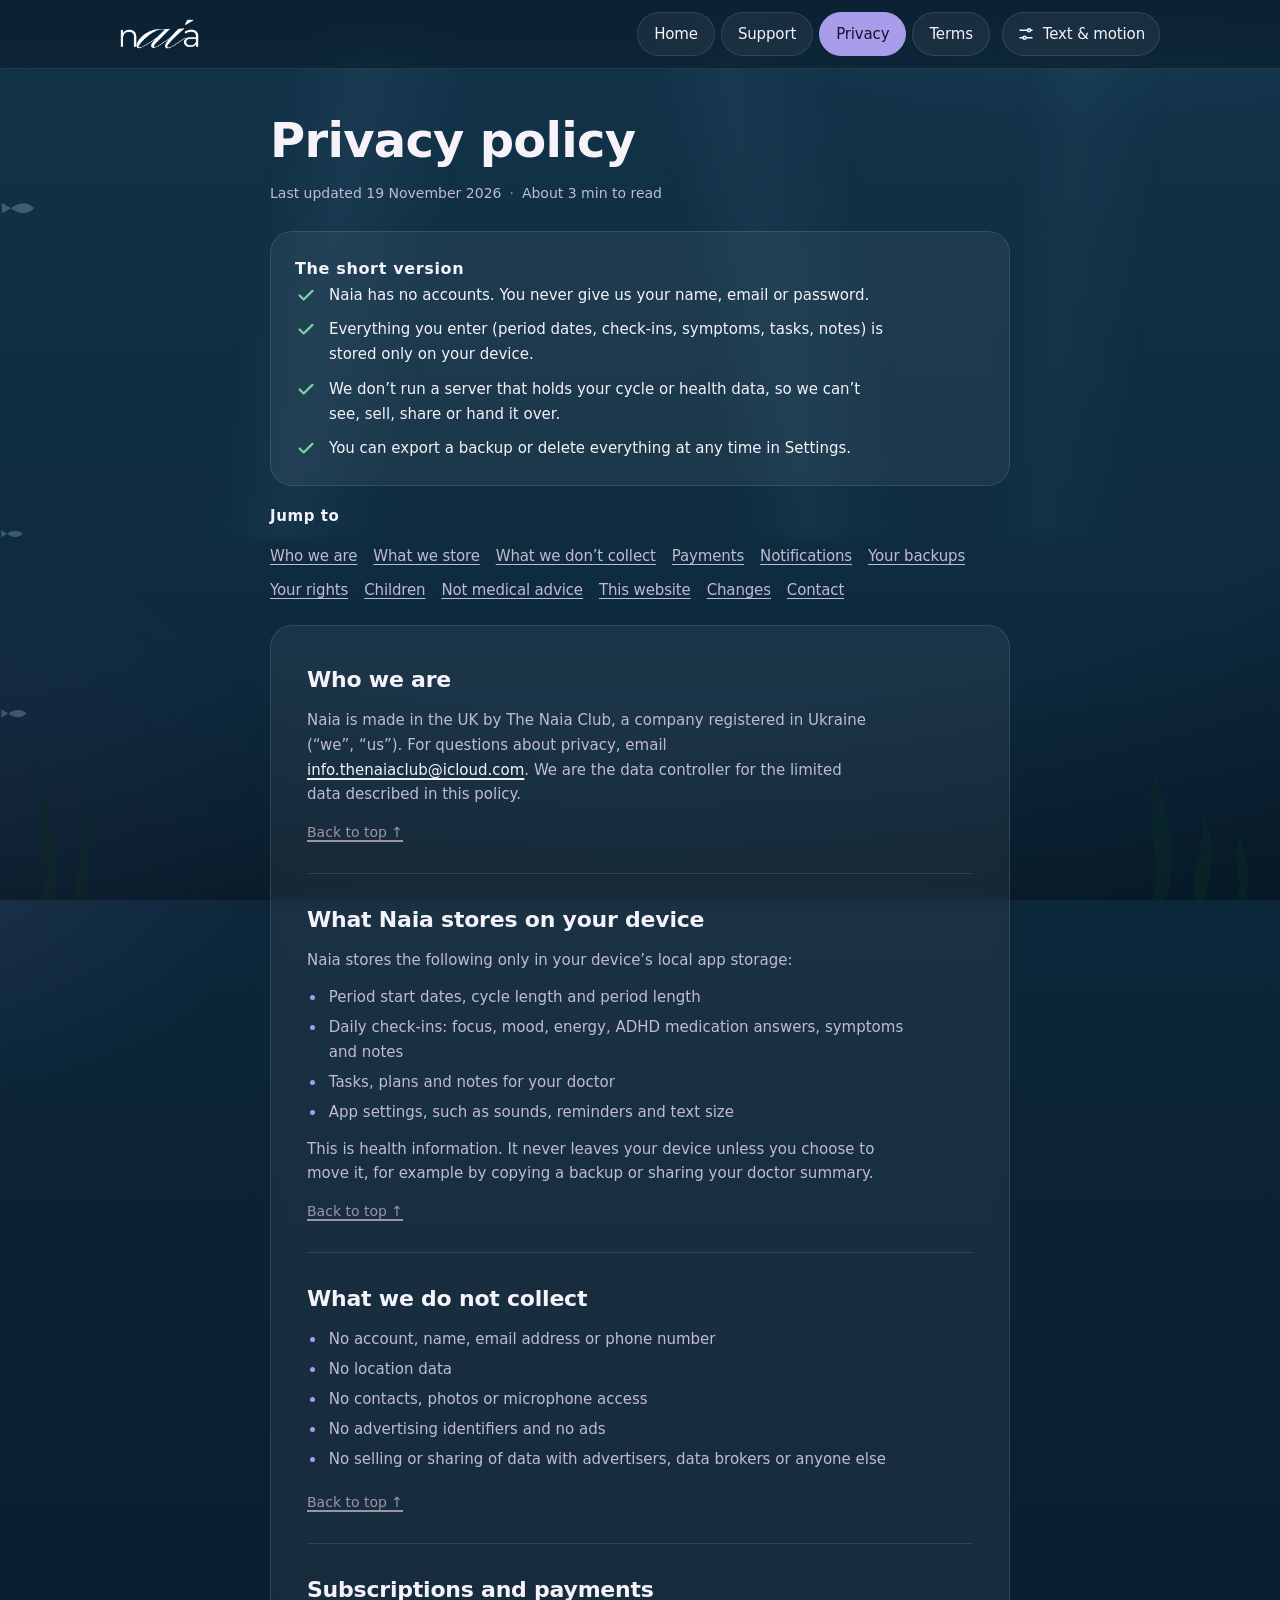
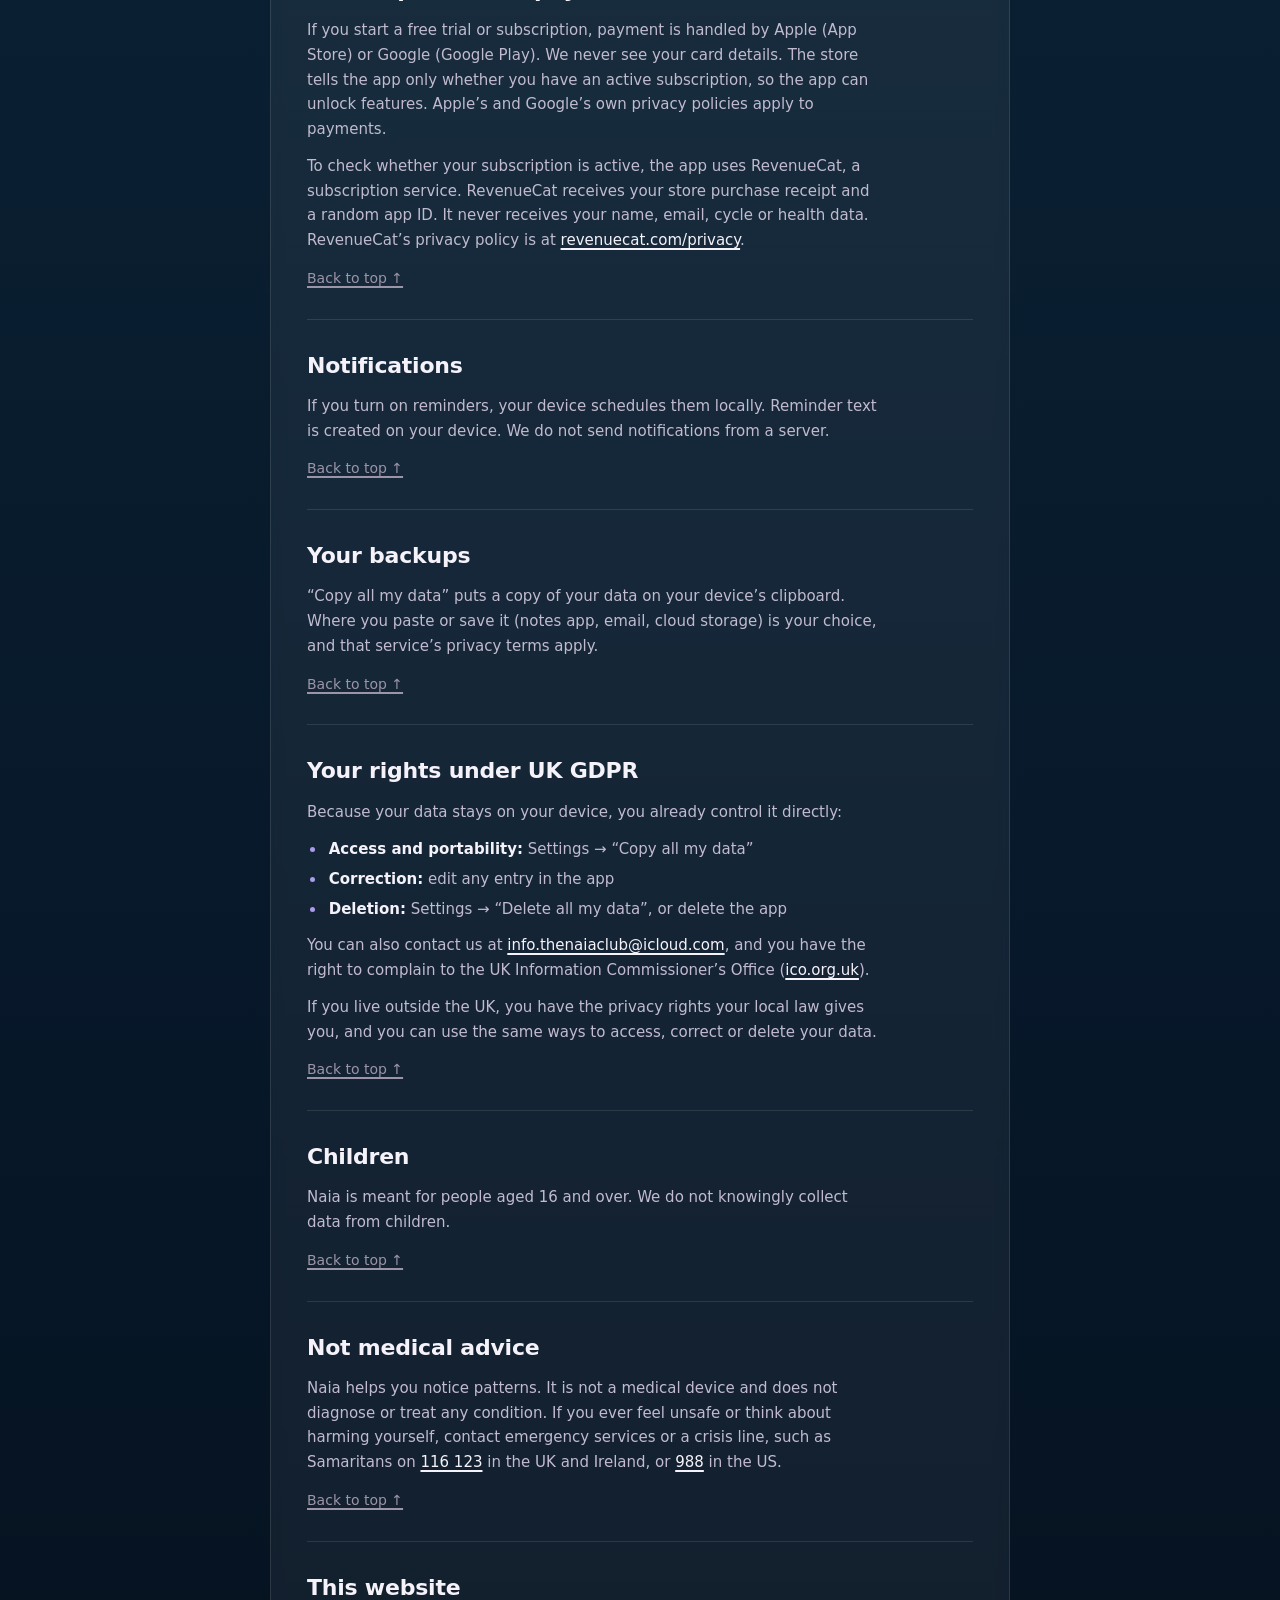
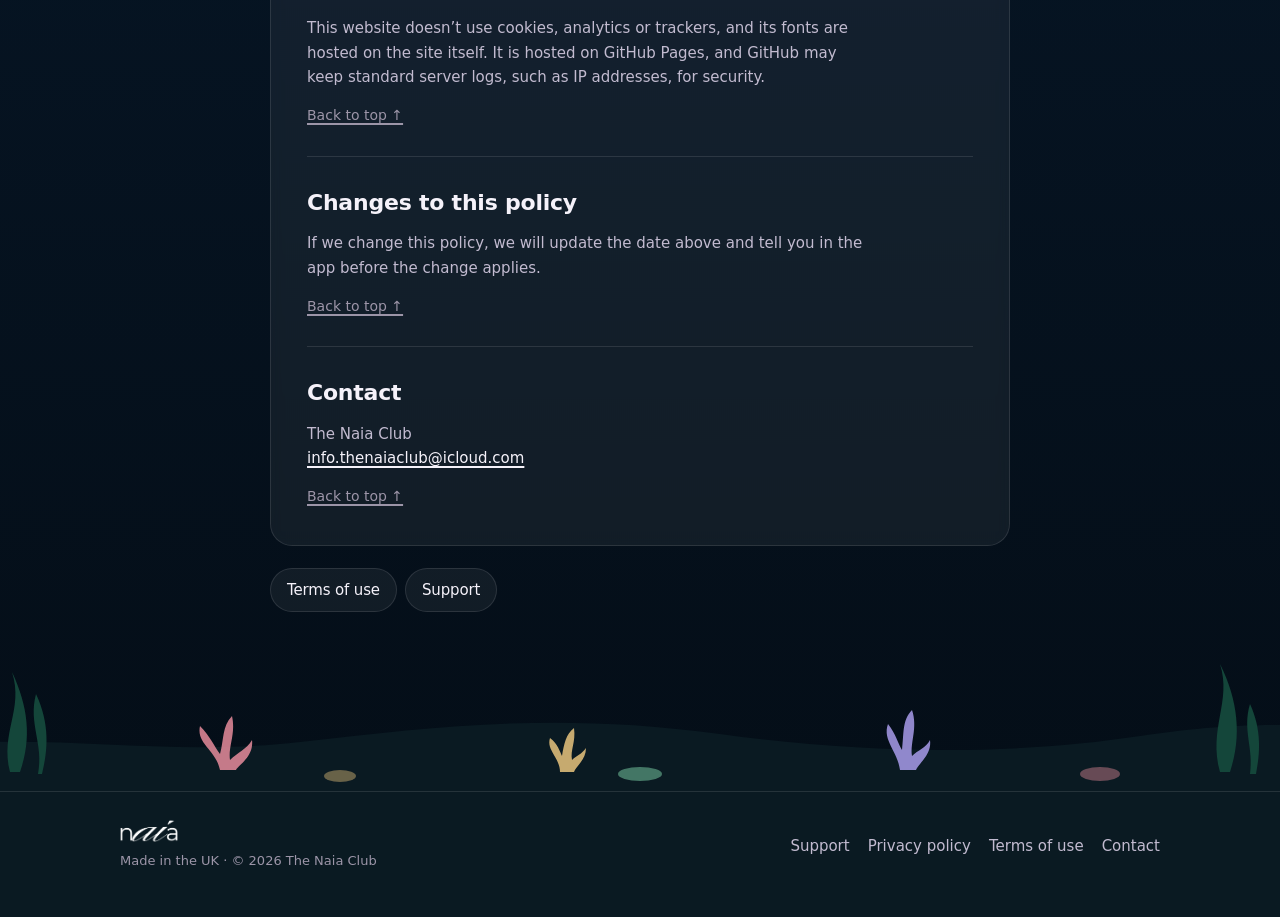
==== privacy/index.html @ e035bfd0 "Naia website: home, support, privacy policy and terms Co-Authored-By: Claude Opus 5.5 <noreply@anthr" ====
<!doctype html>
<html lang="en-GB" class="still">
<head>
<meta charset="utf-8">
<meta name="viewport" content="width=device-width,initial-scale=1,viewport-fit=cover">
<meta name="apple-mobile-web-app-title" content="Naia">
<meta name="format-detection" content="telephone=no">
<title>Privacy policy · Naia</title>
<meta name="description" content="How Naia handles your data. There are no accounts, and everything stays on your device.">
<meta name="theme-color" content="#0A1F30">
<link rel="icon" href="../favicon.svg" type="image/svg+xml">
<link rel="apple-touch-icon" href="../apple-touch-icon.png">
<meta property="og:type" content="website">
<meta property="og:site_name" content="Naia">
<meta property="og:title" content="Privacy policy · Naia">
<meta property="og:description" content="How Naia handles your data. There are no accounts, and everything stays on your device.">
<meta property="og:image" content="../og.png">
<meta name="twitter:card" content="summary_large_image">
<link rel="preload" href="../fonts/montserrat.woff2" as="font" type="font/woff2" crossorigin>
<link rel="stylesheet" href="../fonts/fonts.css">
<link rel="stylesheet" href="../style.css">
<script src="../site.js"></script>
</head>
<body>
<a class="skip" href="#main">Skip to content</a>
<div class="sea" aria-hidden="true"><div class="rays"></div>
<svg class="weed" viewBox="0 0 1200 160" preserveAspectRatio="none"><g fill="#0B2A26"><path d="M40 160c10-40-14-70 0-110 6 40 22 70 10 110z"/><path d="M70 160c-6-30 18-60 6-100 16 34 10 70 4 100z"/><path d="M1080 160c12-46-12-80 4-130 8 50 24 84 8 130z"/><path d="M1120 160c-8-34 16-56 4-92 18 30 12 64 6 92z"/><path d="M1160 160c6-24-6-40 2-64 8 26 10 44 6 64z"/></g></svg>
</div>
<header class="site"><div class="wrap">
  <a class="brand" href="../index.html" aria-label="Naia home"><img class="logo" src="../logo.png" width="510" height="193" alt=""></a>
  <nav class="main" aria-label="Main"><a class="pill" href="../index.html">Home</a><a class="pill" href="../support/index.html">Support</a><a class="pill" href="../privacy/index.html" aria-current="page">Privacy</a><a class="pill" href="../terms/index.html">Terms</a></nav>
  <div class="tools"><button class="pill" id="settingsBtn" type="button" aria-expanded="false" aria-controls="settings" aria-label="Text size and motion settings"><svg viewBox="0 0 24 24" fill="none" stroke="currentColor" stroke-width="2" stroke-linecap="round" aria-hidden="true"><path d="M4 7h10M18 7h2M4 17h4M12 17h8"/><circle cx="16" cy="7" r="2"/><circle cx="10" cy="17" r="2"/></svg><span>Text &amp; motion</span></button></div>
  <div class="panel" id="settings" hidden>
    <div class="row"><h2>Text size</h2><div class="seg" role="group"><button type="button" data-set="size" data-val="normal" aria-pressed="false">Normal</button><button type="button" data-set="size" data-val="large" aria-pressed="false">Large</button><button type="button" data-set="size" data-val="larger" aria-pressed="false">Larger</button></div></div>
    <div class="row"><h2>Background</h2><div class="seg" role="group"><button type="button" data-set="motion" data-val="moving" aria-pressed="false">Moving</button><button type="button" data-set="motion" data-val="still" aria-pressed="false">Still</button><button type="button" data-set="motion" data-val="off" aria-pressed="false">Off</button></div></div>
  </div>
</div><div class="progress" aria-hidden="true"><i id="prog"></i></div></header>
<main id="main">
<section class="page" id="top"><div class="wrap">
<h1>Privacy policy</h1>
<div class="meta"><span>Last updated 19 November 2026</span><span>About 3 min to read</span></div>
<div class="card inshort"><p class="label">The short version</p><ul><li><svg viewBox="0 0 24 24" fill="none" stroke="currentColor" stroke-width="2.4" stroke-linecap="round" stroke-linejoin="round" aria-hidden="true"><path d="M5 12.5l4.5 4.5L19 7.5"/></svg><span>Naia has no accounts. You never give us your name, email or password.</span></li><li><svg viewBox="0 0 24 24" fill="none" stroke="currentColor" stroke-width="2.4" stroke-linecap="round" stroke-linejoin="round" aria-hidden="true"><path d="M5 12.5l4.5 4.5L19 7.5"/></svg><span>Everything you enter (period dates, check-ins, symptoms, tasks, notes) is stored only on your device.</span></li><li><svg viewBox="0 0 24 24" fill="none" stroke="currentColor" stroke-width="2.4" stroke-linecap="round" stroke-linejoin="round" aria-hidden="true"><path d="M5 12.5l4.5 4.5L19 7.5"/></svg><span>We don’t run a server that holds your cycle or health data, so we can’t see, sell, share or hand it over.</span></li><li><svg viewBox="0 0 24 24" fill="none" stroke="currentColor" stroke-width="2.4" stroke-linecap="round" stroke-linejoin="round" aria-hidden="true"><path d="M5 12.5l4.5 4.5L19 7.5"/></svg><span>You can export a backup or delete everything at any time in Settings.</span></li></ul></div>
<div class="jump"><span class="label">Jump to</span><nav aria-label="On this page"><a class="pill" href="#who-we-are">Who we are</a><a class="pill" href="#what-naia-stores-on-your-device">What we store</a><a class="pill" href="#what-we-do-not-collect">What we don’t collect</a><a class="pill" href="#subscriptions-and-payments">Payments</a><a class="pill" href="#notifications">Notifications</a><a class="pill" href="#your-backups">Your backups</a><a class="pill" href="#your-rights-under-uk-gdpr">Your rights</a><a class="pill" href="#children">Children</a><a class="pill" href="#not-medical-advice">Not medical advice</a><a class="pill" href="#this-website">This website</a><a class="pill" href="#changes-to-this-policy">Changes</a><a class="pill" href="#contact">Contact</a></nav></div>
<div class="card doc">
<section id="who-we-are"><h2>Who we are</h2><p>Naia is made in the UK by The Naia Club, a company registered in Ukraine (“we”, “us”). For questions about privacy, email <a href="mailto:info.thenaiaclub@icloud.com">info.thenaiaclub@icloud.com</a>. We are the data controller for the limited data described in this policy.</p><a class="totop" href="#top">Back to top ↑</a></section>
<section id="what-naia-stores-on-your-device"><h2>What Naia stores on your device</h2><p>Naia stores the following only in your device’s local app storage:</p><ul><li>Period start dates, cycle length and period length</li><li>Daily check-ins: focus, mood, energy, ADHD medication answers, symptoms and notes</li><li>Tasks, plans and notes for your doctor</li><li>App settings, such as sounds, reminders and text size</li></ul><p>This is health information. It never leaves your device unless you choose to move it, for example by copying a backup or sharing your doctor summary.</p><a class="totop" href="#top">Back to top ↑</a></section>
<section id="what-we-do-not-collect"><h2>What we do not collect</h2><ul><li>No account, name, email address or phone number</li><li>No location data</li><li>No contacts, photos or microphone access</li><li>No advertising identifiers and no ads</li><li>No selling or sharing of data with advertisers, data brokers or anyone else</li></ul><a class="totop" href="#top">Back to top ↑</a></section>
<section id="subscriptions-and-payments"><h2>Subscriptions and payments</h2><p>If you start a free trial or subscription, payment is handled by Apple (App Store) or Google (Google Play). We never see your card details. The store tells the app only whether you have an active subscription, so the app can unlock features. Apple’s and Google’s own privacy policies apply to payments.</p><p>To check whether your subscription is active, the app uses RevenueCat, a subscription service. RevenueCat receives your store purchase receipt and a random app ID. It never receives your name, email, cycle or health data. RevenueCat’s privacy policy is at <a href="https://www.revenuecat.com/privacy" rel="noopener">revenuecat.com/privacy</a>.</p><a class="totop" href="#top">Back to top ↑</a></section>
<section id="notifications"><h2>Notifications</h2><p>If you turn on reminders, your device schedules them locally. Reminder text is created on your device. We do not send notifications from a server.</p><a class="totop" href="#top">Back to top ↑</a></section>
<section id="your-backups"><h2>Your backups</h2><p>“Copy all my data” puts a copy of your data on your device’s clipboard. Where you paste or save it (notes app, email, cloud storage) is your choice, and that service’s privacy terms apply.</p><a class="totop" href="#top">Back to top ↑</a></section>
<section id="your-rights-under-uk-gdpr"><h2>Your rights under UK GDPR</h2><p>Because your data stays on your device, you already control it directly:</p><ul><li><b>Access and portability:</b> Settings → “Copy all my data”</li><li><b>Correction:</b> edit any entry in the app</li><li><b>Deletion:</b> Settings → “Delete all my data”, or delete the app</li></ul><p>You can also contact us at <a href="mailto:info.thenaiaclub@icloud.com">info.thenaiaclub@icloud.com</a>, and you have the right to complain to the UK Information Commissioner’s Office (<a href="https://ico.org.uk" rel="noopener">ico.org.uk</a>).</p><p>If you live outside the UK, you have the privacy rights your local law gives you, and you can use the same ways to access, correct or delete your data.</p><a class="totop" href="#top">Back to top ↑</a></section>
<section id="children"><h2>Children</h2><p>Naia is meant for people aged 16 and over. We do not knowingly collect data from children.</p><a class="totop" href="#top">Back to top ↑</a></section>
<section id="not-medical-advice"><h2>Not medical advice</h2><p>Naia helps you notice patterns. It is not a medical device and does not diagnose or treat any condition. If you ever feel unsafe or think about harming yourself, contact emergency services or a crisis line, such as Samaritans on <a href="tel:116123">116 123</a> in the UK and Ireland, or <a href="tel:988">988</a> in the US.</p><a class="totop" href="#top">Back to top ↑</a></section>
<section id="this-website"><h2>This website</h2><p>This website doesn’t use cookies, analytics or trackers, and its fonts are hosted on the site itself. It is hosted on GitHub Pages, and GitHub may keep standard server logs, such as IP addresses, for security.</p><a class="totop" href="#top">Back to top ↑</a></section>
<section id="changes-to-this-policy"><h2>Changes to this policy</h2><p>If we change this policy, we will update the date above and tell you in the app before the change applies.</p><a class="totop" href="#top">Back to top ↑</a></section>
<section id="contact"><h2>Contact</h2><p>The Naia Club<br><a href="mailto:info.thenaiaclub@icloud.com">info.thenaiaclub@icloud.com</a></p><a class="totop" href="#top">Back to top ↑</a></section>
</div>
<div class="crossref"><a class="pill" href="../terms/index.html">Terms of use</a><a class="pill" href="../support/index.html">Support</a></div>
</div></section>
</main>
<svg class="seabed" viewBox="0 0 1440 140" preserveAspectRatio="xMidYMax slice" aria-hidden="true">
 <path d="M0 140V96c120-18 240 10 380-6s260-30 420-8 300 20 420 2 180-10 220-4v60z" fill="#0A1A22"/>
 <g fill="#14463A"><path d="M90 120c-10-40 14-62 2-100 16 34 20 66 8 100z"/><path d="M118 122c6-30-10-50-2-80 14 30 12 56 6 80z"/><path d="M1300 120c-12-44 12-70 0-108 18 36 22 72 10 108z"/><path d="M1330 122c4-26-8-44 0-70 12 26 10 50 6 70z"/></g>
 <g opacity=".85"><path d="M300 118c-4-20-24-26-20-44 10 10 14 20 20 28 4-14 2-28 12-38 4 18-4 30-2 44 8-8 16-10 22-20 2 16-12 24-16 30z" fill="#E88C9C"/>
 <path d="M980 118c-2-18-18-30-12-46 8 10 10 20 14 26 2-16 0-30 10-40 6 18-2 32 0 46 6-6 14-8 18-16 2 14-10 22-14 30z" fill="#A99CEB"/>
 <path d="M640 120c0-14-14-22-10-34 8 6 10 14 12 18 2-12 4-22 12-28 2 14-4 22-2 32 4-4 10-6 14-12 0 12-10 18-12 24z" fill="#E9C47E"/>
 <ellipse cx="720" cy="122" rx="22" ry="7" fill="#7DD3A8" opacity=".6"/><ellipse cx="420" cy="124" rx="16" ry="6" fill="#E9C47E" opacity=".5"/><ellipse cx="1180" cy="122" rx="20" ry="7" fill="#E88C9C" opacity=".5"/></g>
</svg>
<footer class="site"><div class="wrap">
  <div><img class="logo" src="../logo.png" width="510" height="193" alt="Naia"><span class="note">Made in the UK · © 2026 The Naia Club</span></div>
  <nav aria-label="Footer"><a href="../support/index.html">Support</a><a href="../privacy/index.html">Privacy policy</a><a href="../terms/index.html">Terms of use</a><a href="mailto:info.thenaiaclub@icloud.com">Contact</a></nav>
</div></footer>
</body>
</html>
---- fonts/fonts.css ----
@font-face {
  font-family: 'Montserrat';
  font-style: italic;
  font-weight: 400 600;
  font-display: swap;
  src: url(montserrat-italic.woff2) format('woff2');
}
@font-face {
  font-family: 'Montserrat';
  font-style: normal;
  font-weight: 300 700;
  font-display: swap;
  src: url(montserrat.woff2) format('woff2');
}
/* Burgues Script (commercial font, needs a web licence).
   Put the licensed webfont at fonts/burgues-script.woff2 and it is used automatically.
   Until then the script words fall back to Montserrat italic. */
@font-face {
  font-family: 'Burgues Script';
  font-style: italic;
  font-weight: 400;
  font-display: swap;
  src: url(burgues-script.woff2) format('woff2');
}
---- style.css ----
/* Naia website. Visual language copied from the app: deep ocean, glass cards,
   lavender pills, small uppercase labels, Montserrat + Burgues Script. */
:root{
  --sea1:#0F2A3D; --sea2:#0A1F30; --sea3:#06141F; --sea4:#040D16;
  --glass:rgba(255,255,255,.055); --glass2:rgba(255,255,255,.09); --line:rgba(255,255,255,.11);
  --ink:#F5F2FA; --muted:#C2BBD0; --dim:#9C95A8;
  --men:#E88C9C; --fol:#7DD3A8; --ovu:#E9C47E; --lut:#A99CEB;
  --onlav:#17122B;
  --sans:"Montserrat",system-ui,-apple-system,"Segoe UI",sans-serif;
  --script:"Burgues Script","Montserrat",system-ui,sans-serif;
  --r:22px;
  color-scheme:dark;
}
html{font-size:100%;background:var(--sea4)}
html[data-size="large"]{font-size:112.5%}
html[data-size="larger"]{font-size:125%}
*{box-sizing:border-box}
body{margin:0;min-height:100vh;color:var(--ink);font-family:var(--sans);font-size:1.0625rem;line-height:1.55;-webkit-font-smoothing:antialiased;
  background:linear-gradient(180deg,var(--sea1) 0%,var(--sea2) 30%,var(--sea3) 70%,var(--sea4) 100%)}
a{color:var(--ink);text-underline-offset:3px}
a:hover{color:var(--lut)}
:focus-visible{outline:3px solid var(--lut);outline-offset:3px;border-radius:10px}
h1,h2,h3,p{margin:0}
.script{font-family:var(--script);font-style:italic;font-weight:400;letter-spacing:0;color:var(--lut)}
.label{font-size:.75rem;font-weight:700;letter-spacing:.12em;text-transform:uppercase;color:var(--lut)}
.muted{color:var(--muted)}
.note{font-size:.875rem;color:var(--dim)}
.skip{position:absolute;left:-999px;top:8px}.skip:focus{left:16px;z-index:50;background:var(--ink);color:var(--onlav);padding:8px 14px;border-radius:999px}
.wrap{position:relative;max-width:1080px;margin:0 auto;padding:0 20px}

/* ---------- sea (background life) ---------- */
.sea{position:fixed;inset:0;z-index:0;pointer-events:none;overflow:hidden}
.sea .rays{position:absolute;inset:-10% -20% 40%;background:
  linear-gradient(100deg,transparent 30%,rgba(140,200,230,.06) 34%,transparent 40%),
  linear-gradient(80deg,transparent 52%,rgba(140,200,230,.05) 56%,transparent 62%),
  linear-gradient(95deg,transparent 70%,rgba(140,200,230,.04) 73%,transparent 78%);filter:blur(6px)}
.sea .bubble{position:absolute;bottom:-20px;border-radius:50%;border:1px solid rgba(220,235,255,.35);background:radial-gradient(circle at 30% 30%,rgba(255,255,255,.35),rgba(255,255,255,0) 60%)}
.sea .fish{position:absolute;opacity:.35;color:#8FB3C7}
.sea .weed{position:absolute;bottom:0;width:100%;height:160px;opacity:.5}
html.moving .sea .bubble{animation:rise var(--t,18s) linear var(--d,0s) infinite}
html.moving .sea .fish{animation:swim var(--t,60s) linear var(--d,0s) infinite}
html.still .sea .bubble{bottom:auto;top:var(--y,60%)}
html.still .sea .fish{left:var(--x,20%)}
@keyframes rise{from{transform:translateY(0)}to{transform:translateY(-110vh)}}
@keyframes swim{from{transform:translateX(-10vw)}to{transform:translateX(115vw)}}
html.nosea .sea .bubble,html.nosea .sea .fish{display:none}

/* ---------- header ---------- */
header.site{position:sticky;top:0;z-index:20;background:linear-gradient(180deg,rgba(10,31,48,.92),rgba(10,31,48,.7));backdrop-filter:blur(14px);-webkit-backdrop-filter:blur(14px);border-bottom:1px solid var(--line)}
header.site .wrap{display:flex;align-items:center;gap:12px;min-height:68px;flex-wrap:wrap;padding-top:8px;padding-bottom:8px}
.brand{display:block;text-decoration:none;margin-right:auto;padding:4px 0}
.logo{display:block;height:30px;width:auto;filter:invert(1)}
nav.main{display:flex;gap:6px;flex-wrap:wrap}
.pill{display:inline-flex;align-items:center;gap:8px;min-height:44px;padding:0 16px;border-radius:999px;border:1px solid var(--line);background:var(--glass);color:var(--ink);text-decoration:none;font:inherit;font-size:.9375rem;font-weight:500;cursor:pointer}
.pill:hover{background:var(--glass2);color:var(--ink)}
.pill[aria-current="page"]{background:var(--lut);border-color:var(--lut);color:var(--onlav)}
.tools{display:flex;gap:6px}
.tools .pill{padding:0 14px}
.tools svg{width:18px;height:18px}
.panel{position:absolute;right:20px;top:calc(100% + 8px);width:min(320px,calc(100vw - 32px));padding:18px;border-radius:var(--r);background:rgba(16,36,52,.97);border:1px solid var(--line);box-shadow:0 20px 50px rgba(0,0,0,.45)}
.panel h2{font-size:1rem;font-weight:600;margin:0 0 8px}
.panel .row+.row{margin-top:16px}
.seg{display:flex;gap:4px;padding:4px;border-radius:999px;background:rgba(0,0,0,.25);border:1px solid var(--line)}
.seg button{flex:1;min-height:40px;border:0;border-radius:999px;background:transparent;color:var(--muted);font:inherit;font-size:.9375rem;cursor:pointer}
.seg button[aria-pressed="true"]{background:var(--lut);color:var(--onlav);font-weight:600}

main{position:relative;z-index:1}

/* ---------- buttons ---------- */
.btn{display:inline-flex;align-items:center;justify-content:center;gap:10px;min-height:56px;padding:0 26px;border-radius:999px;background:var(--lut);color:var(--onlav);font-weight:600;font-size:1.0625rem;text-decoration:none;border:0;box-shadow:0 8px 30px rgba(169,156,235,.35)}
.btn:hover{background:#BCB1F2;color:var(--onlav)}
.stores{display:flex;flex-wrap:wrap;gap:12px}
.store{display:inline-flex;align-items:center;gap:12px;min-height:58px;min-width:190px;padding:8px 20px;border-radius:18px;background:var(--glass);border:1px solid var(--line);color:var(--ink);line-height:1.15;text-decoration:none}
a.store:hover{background:var(--glass2);color:var(--ink)}
.store svg{width:26px;height:26px;flex:none}
.store small{display:block;font-size:.6875rem;color:var(--muted);letter-spacing:.02em}
.store b{font-size:1.125rem;font-weight:600}
.soon{margin-top:12px}

/* ---------- glass cards ---------- */
.card{background:var(--glass);border:1px solid var(--line);border-radius:var(--r);padding:24px;backdrop-filter:blur(6px);-webkit-backdrop-filter:blur(6px)}
.card.top{border-top:3px solid var(--c,var(--lut))}

/* ---------- home ---------- */
.hero{padding:56px 0 40px}
.hero .wrap{display:grid;grid-template-columns:1.1fr .9fr;gap:40px;align-items:center}
.hero h1{font-size:clamp(2.4rem,6vw,4rem);font-weight:600;line-height:1.08;letter-spacing:-.02em;margin:14px 0 18px;text-wrap:balance}
.hero .lead{font-size:1.25rem;color:var(--muted);max-width:30em;margin-bottom:28px}
.phone{display:block;width:min(300px,72vw);height:auto;margin:0 auto;filter:drop-shadow(0 30px 60px rgba(0,0,0,.55)) drop-shadow(0 0 40px rgba(169,156,235,.12))}
.phasebar{display:flex;gap:5px;margin:0 0 10px;max-width:420px}
.phasebar i{height:6px;border-radius:6px;background:var(--c);flex:var(--f)}
.legend{display:flex;flex-wrap:wrap;gap:6px 16px;font-size:.875rem;color:var(--muted);margin-bottom:28px}
.legend span::before{content:"";display:inline-block;width:9px;height:9px;border-radius:50%;background:var(--c);margin-right:7px;vertical-align:1px}

section.band{padding:48px 0}
.band h2,.page h1{font-size:clamp(1.75rem,4vw,2.5rem);font-weight:600;letter-spacing:-.015em;line-height:1.15;text-wrap:balance}
.band .intro{color:var(--muted);margin-top:10px;max-width:34em}

.steps{list-style:none;margin:36px 0 0;padding:0;display:grid;gap:28px}
.step{display:grid;grid-template-columns:1fr 300px;gap:36px;align-items:center}
.step:nth-child(even){grid-template-columns:300px 1fr}
.step:nth-child(even) .stext{order:2}
.stext{display:grid;grid-template-columns:56px 1fr;gap:18px;align-items:start}
.num{width:48px;height:48px;border-radius:50%;display:grid;place-items:center;font-weight:600;font-size:1.25rem;border:2px solid var(--c);box-shadow:0 0 0 6px rgba(255,255,255,.04),0 0 22px color-mix(in srgb,var(--c) 45%,transparent);background:rgba(8,20,32,.7)}
.stext h3{font-size:clamp(1.4rem,3vw,1.9rem);font-weight:600;line-height:1.2;margin:6px 0 10px}
.stext p{color:var(--muted);font-size:1.125rem;max-width:26em}
.stext .tag{display:inline-block;margin-top:14px;font-size:.875rem;padding:6px 12px;border-radius:999px;background:var(--glass);border:1px solid var(--line);color:var(--ink)}
.step .phone{width:100%;max-width:280px}

.private{display:grid;grid-template-columns:auto 1fr;gap:24px;align-items:center;padding:32px;border-top:3px solid var(--fol)}
.private .shield{width:64px;height:64px;color:var(--fol)}
.private h2 .script{color:var(--fol)}
.private p{color:var(--muted);margin-top:10px;max-width:40em}
.chips{list-style:none;padding:0;margin:18px 0 0;display:flex;flex-wrap:wrap;gap:8px}
.chips li{display:inline-flex;align-items:center;gap:7px;font-size:.9375rem;padding:7px 14px;border-radius:999px;background:var(--glass);border:1px solid var(--line)}
.chips li svg{width:16px;height:16px;color:var(--fol)}

.extras{display:grid;grid-template-columns:repeat(4,1fr);gap:14px;margin-top:28px}
.extra h3{font-size:1.0625rem;font-weight:600;margin:14px 0 6px}
.extra p{color:var(--muted);font-size:.9375rem}
.extra .ico{width:42px;height:42px;border-radius:50%;display:grid;place-items:center;background:color-mix(in srgb,var(--c) 18%,transparent);color:var(--c)}
.extra .ico svg{width:22px;height:22px}

.cta{text-align:center;padding:40px 24px}
.cta .stores{justify-content:center;margin-top:24px}
.cta p{color:var(--muted);margin-top:10px}

/* ---------- inner pages ---------- */
.page{padding:44px 0 24px}
.page .wrap{max-width:780px}
.page h1{font-size:clamp(2.1rem,5vw,3rem)}
.meta{display:flex;flex-wrap:wrap;gap:8px;margin:14px 0 26px}
.meta span{font-size:.875rem;color:var(--muted);padding:6px 12px;border-radius:999px;background:var(--glass);border:1px solid var(--line)}
.inshort{border-top:3px solid var(--fol);margin-bottom:18px}
.inshort h2{font-size:1.25rem;font-weight:600;margin:6px 0 12px}
.inshort ul{margin:0;padding:0;list-style:none;display:grid;gap:10px}
.inshort li{display:grid;grid-template-columns:24px 1fr;gap:10px;font-size:1.0625rem}
.inshort li svg{width:22px;height:22px;color:var(--fol);margin-top:1px}
.jump{margin:0 0 18px}
.jump .label{display:block;margin-bottom:10px;color:var(--dim)}
.jump nav{display:flex;flex-wrap:wrap;gap:8px}
.jump a{font-size:.875rem;min-height:40px;padding:0 14px}
.doc{padding:clamp(20px,4vw,36px)}
.doc section{scroll-margin-top:96px}
.doc section+section{margin-top:28px;padding-top:28px;border-top:1px solid var(--line)}
.doc h2{font-size:1.375rem;font-weight:600;margin-bottom:10px}
.doc p{color:var(--muted);max-width:38em}
.doc p+p,.doc p+ul,.doc ul+p{margin-top:12px}
.doc ul{margin:0;padding-left:1.25em;color:var(--muted)}
.doc li{margin:.35em 0;padding-left:.2em}
.doc li::marker{color:var(--lut)}
.doc b{color:var(--ink);font-weight:600}
.fill{background:rgba(233,196,126,.16);color:var(--ovu);border-radius:6px;padding:0 5px}
.crossref{display:flex;flex-wrap:wrap;gap:8px;margin-top:22px}

/* support */
.groups{display:grid;gap:18px}
.group h2{font-size:1.125rem;font-weight:600;display:flex;align-items:center;gap:10px;margin-bottom:6px}
.group h2::before{content:"";width:10px;height:10px;border-radius:50%;background:var(--c)}
details{border-top:1px solid var(--line)}
details:first-of-type{border-top:0}
summary{cursor:pointer;list-style:none;min-height:56px;padding:14px 44px 14px 0;font-weight:500;font-size:1.0625rem;position:relative;display:flex;align-items:center}
summary::-webkit-details-marker{display:none}
summary::after{content:"+";position:absolute;right:4px;top:50%;transform:translateY(-50%);width:30px;height:30px;border-radius:50%;display:grid;place-items:center;background:var(--glass2);color:var(--lut);font-size:1.25rem;line-height:1}
details[open] summary::after{content:"−"}
details .a{padding:0 0 18px;color:var(--muted)}
details .a p+p,details .a p+ol,details .a ol+p{margin-top:10px}
details .a ol{margin:0;padding-left:1.3em}
details .a li{margin:.3em 0}
details .a b{color:var(--ink);font-weight:600}
.contact{display:grid;grid-template-columns:1fr auto;gap:18px;align-items:center;margin-top:18px;border-top:3px solid var(--lut)}
.contact .mail{font-size:clamp(1.05rem,3vw,1.35rem);font-weight:500;word-break:break-all;margin:6px 0}
.sos{margin-top:18px}

footer.site{position:relative;z-index:1;border-top:1px solid var(--line);margin-top:48px;padding:28px 0 44px;background:rgba(4,13,22,.6)}
footer.site .wrap{display:flex;justify-content:space-between;align-items:center;gap:16px;flex-wrap:wrap}
footer.site nav{display:flex;gap:6px 18px;flex-wrap:wrap}
footer.site nav a{color:var(--muted);text-decoration:none;font-size:.9375rem;padding:6px 0}
footer.site nav a:hover{color:var(--ink)}
footer .logo{height:22px;margin-bottom:6px}

@media (max-width:860px){
  .hero .wrap{grid-template-columns:1fr}
  .hero .phone{width:min(250px,64vw)}
  .step,.step:nth-child(even){grid-template-columns:1fr;gap:20px}
  .step:nth-child(even) .stext{order:0}
  .step .phone{max-width:240px}
  .extras{grid-template-columns:1fr 1fr}
  .private{grid-template-columns:1fr;padding:24px}
  .contact{grid-template-columns:1fr}
}
@media (max-width:560px){
  .wrap{padding:0 16px}
  header.site{position:relative}
  header.site .wrap{gap:8px}
  nav.main{order:3;width:100%;flex-wrap:nowrap;overflow-x:auto;padding-bottom:2px}
  nav.main .pill{flex:none}
  .hero{padding-top:28px}
  .extras{grid-template-columns:1fr}
  .store{flex:1 1 100%}
  .stext{grid-template-columns:1fr;gap:10px}
  .panel{right:16px}
}

/* ---------- easier reading ---------- */
body{line-height:1.65}
p,li{max-width:62ch}
b,strong{color:var(--ink);font-weight:600}
main a:not(.pill):not(.btn):not(.store){text-decoration:underline;text-decoration-thickness:1.5px;text-underline-offset:3px}
.facts{list-style:none;margin:0 0 28px;padding:0;display:grid;gap:10px;font-size:1.25rem;color:var(--muted)}
.facts li{position:relative;padding-left:26px}
.facts li::before{content:"";position:absolute;left:2px;top:.62em;width:10px;height:10px;border-radius:50%;background:var(--lut)}
.facts li:nth-child(2)::before{background:var(--fol)}
.facts li:nth-child(3)::before{background:var(--ovu)}
.facts.center{justify-items:center;margin:14px 0 0;font-size:1.0625rem}
.totop{display:inline-block;margin-top:14px;font-size:.875rem;color:var(--dim)}
.finder{margin-bottom:18px}
.finder .label{display:block;margin-bottom:10px}
.finder input{width:100%;min-height:52px;padding:0 18px;border-radius:999px;border:1px solid var(--line);background:rgba(0,0,0,.25);color:var(--ink);font:inherit;font-size:1.0625rem}
.finder input::placeholder{color:var(--dim)}
.finder input:focus{outline:3px solid var(--lut);outline-offset:2px}
.finder .note{margin-top:10px}
.group[hidden],details[hidden]{display:none}
.cta p,.cta .facts li{margin-left:auto;margin-right:auto}

/* ---------- iPhone + computer fit ---------- */
html{-webkit-text-size-adjust:100%;text-size-adjust:100%}
body{-webkit-tap-highlight-color:transparent}
.wrap{padding-left:max(20px,env(safe-area-inset-left));padding-right:max(20px,env(safe-area-inset-right))}
footer.site{padding-bottom:max(44px,calc(env(safe-area-inset-bottom) + 24px))}
.brand{min-height:44px;display:flex;align-items:center}
/* hover only where a mouse exists, so taps on iPhone don't leave buttons "stuck" */
@media (hover:none){
  .pill:hover{background:var(--glass)}
  .pill[aria-current="page"]:hover{background:var(--lut)}
  .btn:hover{background:var(--lut)}
  a:hover{color:inherit}
}
.pill:active,.btn:active,.store:active{transform:scale(.98)}
/* phone pictures never taller than the screen */
.hero .phone{max-height:calc(100vh - 150px);max-height:calc(100svh - 150px);width:auto;max-width:min(300px,72vw)}
.step .phone{width:auto;max-width:260px;max-height:80vh;max-height:80svh}
@media (min-width:861px){
  .hero{padding:40px 0 32px;min-height:calc(100svh - 69px);display:flex;align-items:center}
  .hero .wrap{width:100%}
}
@media (max-width:860px){
  .hero .phone{max-width:min(250px,64vw)}
  .step .phone{max-width:230px}
}
@media (max-width:560px){
  nav.main{display:grid;grid-template-columns:repeat(4,1fr);gap:6px;overflow:visible}
  nav.main .pill{justify-content:center;padding:0 6px;font-size:.875rem}
  .wrap{padding-left:max(16px,env(safe-area-inset-left));padding-right:max(16px,env(safe-area-inset-right))}
  .hero h1{font-size:clamp(2rem,9vw,2.6rem)}
  .facts{font-size:1.125rem}
}
@media (max-width:360px){
  .tools .pill span{display:none}
  .tools .pill{width:44px;padding:0;justify-content:center}
}
/* landscape phones */
@media (max-height:500px) and (orientation:landscape){
  .hero .phone{max-height:80vh}
  header.site{position:relative}
}

/* ================= MORE EXCITING (still calm) ================= */
/* deeper, richer sea */
body{background:
  radial-gradient(900px 520px at 85% -5%,rgba(90,170,210,.22),transparent 65%),
  radial-gradient(700px 500px at -10% 20%,rgba(169,156,235,.12),transparent 60%),
  linear-gradient(180deg,#123349 0%,#0B2335 28%,#07182A 62%,#040D16 100%)}
.sea::after{content:"";position:absolute;inset:0;background:#02070D;opacity:calc(var(--deep,0) * .45);transition:opacity .3s}
html.moving .sea .rays{animation:sway 14s ease-in-out infinite alternate}
@keyframes sway{from{transform:translateX(-3%) skewX(-2deg)}to{transform:translateX(3%) skewX(2deg)}}

/* jellyfish */
.sea .jelly{position:absolute;width:var(--s,46px);color:var(--c);filter:drop-shadow(0 0 14px var(--c));opacity:.55}
html.moving .sea .jelly{animation:bob var(--t,9s) ease-in-out var(--d,0s) infinite alternate}
@keyframes bob{from{transform:translateY(0) rotate(-3deg)}to{transform:translateY(-38px) rotate(3deg)}}

/* scroll progress, in phase colours */
.progress{position:absolute;left:0;right:0;bottom:-1px;height:3px;background:transparent}
.progress i{display:block;height:100%;width:100%;transform-origin:left;transform:scaleX(var(--p,0));background:linear-gradient(90deg,var(--men),var(--fol),var(--ovu),var(--lut))}

/* depth gauge, like the app's dive */
.depth{position:fixed;z-index:15;right:max(18px,env(safe-area-inset-right));top:50%;transform:translateY(-50%);display:none;flex-direction:column;align-items:center;gap:6px;pointer-events:none}
.depth .label{font-size:.625rem;color:var(--dim)}
.depth b{font-size:.875rem;font-weight:600;font-variant-numeric:tabular-nums;color:var(--ink)}
.depth i{position:relative;display:block;width:2px;height:160px;border-radius:2px;background:linear-gradient(180deg,rgba(255,255,255,.3),rgba(255,255,255,.06))}
.depth em{position:absolute;left:50%;top:calc(var(--p,0) * 100%);width:12px;height:12px;margin:-6px 0 0 -6px;border-radius:50%;background:var(--lut);box-shadow:0 0 12px var(--lut)}
@media (min-width:1240px){.depth{display:flex}}

/* gradient word */
.rainbow{background:linear-gradient(90deg,var(--men),var(--ovu) 35%,var(--fol) 65%,var(--lut));-webkit-background-clip:text;background-clip:text;color:transparent;padding-right:.08em}

/* hero: fanned phones, phase ring, glowing orbs */
.fan{position:relative;display:grid;place-items:center;min-height:520px}
.fan .phone{position:relative;z-index:3}
.fan .side{position:absolute;z-index:2;max-height:calc(100svh - 230px);max-width:220px;opacity:.75;filter:drop-shadow(0 20px 40px rgba(0,0,0,.5)) saturate(.9)}
.fan .side.l{transform:translateX(-52%) rotate(-9deg)}
.fan .side.r{transform:translateX(52%) rotate(9deg)}
.fan .ring{position:absolute;z-index:1;width:118%;max-width:540px;aspect-ratio:1;opacity:.9;filter:drop-shadow(0 0 10px rgba(169,156,235,.45))}
html.moving .fan .ring{animation:spin 80s linear infinite}
@keyframes spin{to{transform:rotate(360deg)}}
.orb{position:absolute;z-index:0;width:220px;height:220px;border-radius:50%;background:radial-gradient(circle,var(--c),transparent 70%);opacity:.35;filter:blur(20px)}
html.moving .orb{animation:pulse 7s ease-in-out infinite alternate}
@keyframes pulse{to{transform:scale(1.15);opacity:.5}}
@media (max-width:860px){
  .fan{min-height:0;padding:30px 0}
  .fan .side{max-width:150px}
  .fan .side.l{transform:translateX(-62%) rotate(-9deg)}
  .fan .side.r{transform:translateX(62%) rotate(9deg)}
  .fan .ring{width:100%;max-width:420px}
}
@media (max-width:420px){.fan .side{max-width:120px;opacity:.6}}

/* steps: coloured glow behind each phone */
.step{position:relative}
.step::before{content:"";position:absolute;z-index:-1;width:360px;height:360px;border-radius:50%;background:radial-gradient(circle,var(--c,var(--lut)),transparent 70%);opacity:.2;filter:blur(30px);right:-40px;top:50%;transform:translateY(-50%)}
.step:nth-child(1){--c:var(--men)}.step:nth-child(2){--c:var(--fol)}.step:nth-child(3){--c:var(--ovu)}
.step:nth-child(even)::before{right:auto;left:-40px}
.stext h3 .script{color:var(--c)}
.stext .tag{border-color:color-mix(in srgb,var(--c) 50%,transparent);color:var(--c);background:color-mix(in srgb,var(--c) 10%,transparent)}
@media (max-width:860px){.step::before,.step:nth-child(even)::before{left:50%;right:auto;top:auto;bottom:0;transform:translateX(-50%)}}

/* stats strip */
.stats{list-style:none;margin:0;padding:0;display:grid;grid-template-columns:repeat(4,1fr);gap:14px}
.stats li{padding:22px 20px;border-radius:var(--r);background:var(--glass);border:1px solid var(--line);border-bottom:3px solid var(--c);max-width:none}
.stats b{display:block;font-size:clamp(2.4rem,5vw,3.4rem);line-height:1;font-weight:600;color:var(--c);text-shadow:0 0 24px color-mix(in srgb,var(--c) 50%,transparent)}
.stats span{display:block;margin-top:8px;color:var(--muted);font-size:.9375rem}
@media (max-width:860px){.stats{grid-template-columns:1fr 1fr}}

/* glowing helper cards */
.extra{border-top:3px solid var(--c);transition:transform .2s,box-shadow .2s}
.extra .ico{background:color-mix(in srgb,var(--c) 18%,transparent);color:var(--c);box-shadow:0 0 20px color-mix(in srgb,var(--c) 35%,transparent)}
@media (hover:hover){.extra:hover{transform:translateY(-4px);box-shadow:0 14px 40px rgba(0,0,0,.35),0 0 0 1px color-mix(in srgb,var(--c) 40%,transparent)}}

/* CTA with phase glow */
.cta{position:relative;overflow:hidden;background:linear-gradient(135deg,rgba(232,140,156,.14),rgba(169,156,235,.16) 50%,rgba(125,211,168,.12))}
.cta h2{font-size:clamp(2rem,5vw,3rem)}
.private{background:linear-gradient(135deg,rgba(125,211,168,.12),rgba(255,255,255,.03))}

/* seabed */
.seabed{position:relative;z-index:1;display:block;width:100%;height:140px;margin-top:40px;margin-bottom:-1px}
footer.site{margin-top:0;background:#0A1A22}

/* gentle reveal on scroll (only when motion is on) */
html.js.moving .reveal{opacity:0;transform:translateY(28px);transition:opacity .7s ease,transform .7s ease}
html.js.moving .reveal.in{opacity:1;transform:none}
.hero,section.band{overflow-x:clip}
@media (max-width:560px){.sea .jelly{opacity:.22;width:calc(var(--s) * .7)}.sea .jelly:nth-of-type(odd){display:none}}
/* steps: keep text + phone together and centred (no empty gap on wide screens) */
@media (min-width:861px){
  .step{grid-template-columns:minmax(0,520px) 300px;justify-content:center;column-gap:72px}
  .step:nth-child(even){grid-template-columns:300px minmax(0,520px)}
  .step .phone{justify-self:center}
}
.step,.steps li,.stats li{max-width:none}
.meta span{background:none;border:0;padding:0;border-radius:0}.meta span+span::before{content:"·";margin-right:8px;color:var(--dim)}

/* ================= INTERACTIVES ================= */
.sr{position:absolute;width:1px;height:1px;overflow:hidden;clip:rect(0 0 0 0);white-space:nowrap}
.band .intro{margin-bottom:24px}

/* cycle explorer */
.explorer{--c:var(--fol);padding:clamp(18px,3vw,32px)}
.strip{display:grid;grid-template-columns:repeat(28,1fr);gap:2px}
.day{position:relative;height:46px;border:0;padding:0;border-radius:4px;cursor:pointer;background:var(--pc);opacity:.45;transition:opacity .15s,transform .15s;color:#0B1622;font:inherit;font-size:.6875rem;font-weight:600}
.day span{position:absolute;inset:auto 0 4px;text-align:center}
.day:first-child{border-radius:10px 4px 4px 10px}.day:last-child{border-radius:4px 10px 10px 4px}
.day.men{--pc:var(--men)}.day.fol{--pc:var(--fol)}.day.ovu{--pc:var(--ovu)}.day.lut{--pc:var(--lut)}
.day.late{--pc:var(--lut);background:repeating-linear-gradient(135deg,var(--lut) 0 5px,#8C7FD6 5px 9px)}
@media (hover:hover){.day:hover{opacity:.8}}
.day.sel{opacity:1;transform:scaleY(1.18);box-shadow:0 0 0 2px var(--ink),0 0 18px var(--pc)}
.phasenames{display:flex;gap:2px;margin-top:10px}
.phasenames span{flex:var(--f);font-size:.75rem;color:var(--muted);text-align:center;white-space:nowrap;overflow:hidden;text-overflow:ellipsis}
#dayRange{width:100%;margin:18px 0 6px;accent-color:var(--lut);height:28px;cursor:pointer}
.readout{margin-top:10px;padding-top:20px;border-top:1px solid var(--line)}
.rhead{display:flex;flex-wrap:wrap;align-items:baseline;gap:6px 14px}
.rday{font-size:clamp(1.8rem,4vw,2.4rem);font-weight:300}
.rphase{display:inline-flex;align-items:center;gap:8px;font-weight:600;font-size:1.125rem}
.rphase i{width:12px;height:12px;border-radius:50%;background:var(--c);box-shadow:0 0 10px var(--c)}
.rmode{color:var(--dim);font-size:.9375rem}
.rbrain{color:var(--muted);margin:12px 0 18px;font-size:1.0625rem}
.meters{display:grid;gap:10px;margin-bottom:20px}
.meter{display:grid;grid-template-columns:70px 1fr 56px;align-items:center;gap:12px}
.mlabel{font-weight:500}
.mval{color:var(--muted);font-size:.875rem;text-align:right;font-variant-numeric:tabular-nums}
.dots{display:grid;grid-template-columns:repeat(5,1fr);gap:4px;max-width:320px}
.dots i{height:12px;border-radius:4px;background:rgba(255,255,255,.08);transition:background .25s}
.dots i.on{background:var(--c)}
.rcols{display:grid;grid-template-columns:1fr 1fr;gap:20px;margin-bottom:14px}
.rcols .label{color:var(--dim);margin-bottom:6px}
ul.plain{margin:0;padding-left:1.1em;color:var(--ink)}
ul.plain li{margin:.25em 0}
ul.plain li::marker{color:var(--c)}
.rtip{color:var(--ink);font-family:var(--script);font-style:italic;font-size:1.25rem;line-height:1.4}
@media (max-width:560px){
  .strip{gap:1px}.day{height:38px}.day span{display:none}.day.sel span{display:block}
  .phasenames span{font-size:.625rem}
  .rcols{grid-template-columns:1fr}
  .meter{grid-template-columns:60px 1fr 48px}
}

/* check-in demo */
.tryit{display:grid;grid-template-columns:1fr 1.3fr;gap:24px 40px;align-items:start;padding:clamp(20px,3vw,36px);border-top:3px solid var(--fol)}
.tintro h2{margin:6px 0 10px}
.tqs{display:grid;gap:18px}
.tlabel{font-weight:500;font-size:1.0625rem;margin-bottom:8px}
.tval{color:var(--lut);font-size:.875rem;margin-left:6px}
.bubs{display:flex;align-items:center;gap:10px;min-height:56px}
.bub{width:var(--z);height:var(--z);min-width:44px;min-height:44px;border:0;padding:0;background:none;cursor:pointer;display:grid;place-items:center;border-radius:50%}
.bub::before{content:"";width:var(--z);height:var(--z);border-radius:50%;background:radial-gradient(circle at 35% 30%,rgba(255,255,255,.55),rgba(169,156,235,.55) 45%,rgba(120,105,200,.35));box-shadow:0 0 14px rgba(169,156,235,.25);transition:transform .2s,box-shadow .2s}
@media (hover:hover){.bub:hover::before{transform:scale(1.08)}}
.bub[aria-pressed="true"]::before{background:radial-gradient(circle at 35% 30%,#fff,var(--lut) 50%,#7E70D6);box-shadow:0 0 0 3px var(--ink),0 0 24px var(--lut)}
.tresult{grid-column:1/-1;min-height:40px}
.tresult.done{padding:18px 20px;border-radius:18px;background:color-mix(in srgb,var(--c) 14%,transparent);border:1px solid color-mix(in srgb,var(--c) 45%,transparent)}
.tmsg{font-size:1.375rem;font-weight:600;margin:4px 0 12px}
@media (max-width:860px){.tryit{grid-template-columns:1fr}}

/* data flow diagram */
.flow{display:grid;grid-template-columns:auto 1fr auto;align-items:center;gap:0 6px;margin-top:22px}
.node{padding:14px 16px;border-radius:16px;background:rgba(0,0,0,.22);border:1px solid var(--line)}
.nt{display:block;font-weight:600}
.ns{display:block;font-size:.875rem;color:var(--muted)}
.phone-node{border-color:color-mix(in srgb,var(--fol) 60%,transparent);box-shadow:0 0 24px rgba(125,211,168,.15)}
.phone-node ul{margin:6px 0 0;padding-left:1.1em;font-size:.875rem;color:var(--muted)}
.phone-node li::marker{color:var(--fol)}
.links{display:grid;gap:44px;min-width:110px}
.link{position:relative;text-align:center}
.link .line{display:block;height:2px;margin:0 4px}
.link.no .line{background:repeating-linear-gradient(90deg,var(--men) 0 6px,transparent 6px 11px)}
.link.no .line::after{content:"✕";position:absolute;left:50%;top:-11px;transform:translateX(-50%);color:var(--men);font-weight:700;background:#132a33;padding:0 4px;line-height:20px}
.link.maybe .line{background:repeating-linear-gradient(90deg,var(--muted) 0 3px,transparent 3px 7px)}
.link .lt{display:block;font-size:.75rem;color:var(--dim);margin-top:8px}
.ends{display:grid;gap:12px}
.node.off{opacity:.6;border-style:dashed}
.node.off .nt{text-decoration:line-through;text-decoration-color:var(--men)}
@media (max-width:640px){
  .flow{grid-template-columns:1fr;gap:10px}
  .links{grid-template-columns:1fr 1fr;gap:10px}
  .link .line{height:24px;width:2px;margin:0 auto}
  .link.no .line{background:repeating-linear-gradient(180deg,var(--men) 0 6px,transparent 6px 11px)}
  .link.maybe .line{background:repeating-linear-gradient(180deg,var(--muted) 0 3px,transparent 3px 7px)}
  .link.no .line::after{top:2px}
  .ends{grid-template-columns:1fr 1fr;gap:10px}
}
.meter{grid-template-columns:70px minmax(0,320px) auto;justify-content:start}.mval{text-align:left}
@media (max-width:560px){.phasenames span{overflow:visible;text-overflow:clip}}
/* compact steps: three side by side on computers */
@media (min-width:861px){
  .steps{grid-template-columns:repeat(3,1fr);gap:22px}
  .step,.step:nth-child(even){display:flex;flex-direction:column;gap:22px;align-items:stretch;padding:24px 22px 0;border-radius:var(--r);background:var(--glass);border:1px solid var(--line);border-top:3px solid var(--c);overflow:hidden}
  .step:nth-child(even) .stext{order:0}
  .stext{grid-template-columns:1fr;gap:12px}
  .stext h3{font-size:1.375rem;margin:0 0 8px}
  .stext p{font-size:1rem}
  .step .phone{max-width:210px;max-height:none;margin:auto auto -90px}
  .step::before{width:260px;height:260px;left:50%!important;right:auto!important;top:auto;bottom:-40px;transform:translateX(-50%)}
}
.explorer .rtip{margin-bottom:14px}
/* calmer: no glows behind steps, softer gradient word */
.step::before{display:none}
.hero .phone{filter:drop-shadow(0 30px 60px rgba(0,0,0,.55))}

/* fonts: Montserrat everywhere, Burgues Script only for short accent words */
.rtip{font-family:var(--sans);font-style:italic;font-size:1.125rem;font-weight:500}
.script{font-weight:500}
h1,h2,h3,.btn,.pill{letter-spacing:-.01em}

/* ---------- info sections (text only, calm) ---------- */
.split{display:grid;grid-template-columns:1fr 1.2fr;gap:20px 48px;align-items:start}
.ticks{list-style:none;margin:0;padding:0;display:grid;gap:12px}
.ticks li{position:relative;padding:14px 16px 14px 46px;border-radius:16px;background:var(--glass);border:1px solid var(--line);color:var(--muted);max-width:none}
.ticks li::before{content:"";position:absolute;left:16px;top:18px;width:16px;height:16px;border-radius:50%;background:var(--fol);-webkit-mask:url("data:image/svg+xml,%3Csvg xmlns='http://www.w3.org/2000/svg' viewBox='0 0 24 24'%3E%3Cpath d='M12 2a10 10 0 100 20 10 10 0 000-20zm-1.5 14.5l-4-4 1.4-1.4 2.6 2.6 5.6-5.6 1.4 1.4z'/%3E%3C/svg%3E") center/contain no-repeat;mask:url("data:image/svg+xml,%3Csvg xmlns='http://www.w3.org/2000/svg' viewBox='0 0 24 24'%3E%3Cpath d='M12 2a10 10 0 100 20 10 10 0 000-20zm-1.5 14.5l-4-4 1.4-1.4 2.6 2.6 5.6-5.6 1.4 1.4z'/%3E%3C/svg%3E") center/contain no-repeat}
.why{display:grid;grid-template-columns:1fr 1fr;gap:16px 40px;margin:16px 0 22px}
.why p{color:var(--muted);font-size:1.0625rem}
.featlist{display:grid;grid-template-columns:repeat(3,1fr);gap:22px 32px;margin:24px 0 0}
.featlist div{padding-left:16px;border-left:3px solid var(--c)}
.featlist dt{font-weight:600;margin-bottom:4px}
.featlist dd{margin:0;color:var(--muted);font-size:.9375rem}
.qfaq{margin-top:20px;padding:6px 24px}
.qfaq details .a p{color:var(--muted)}
@media (max-width:860px){.split,.why{grid-template-columns:1fr}.featlist{grid-template-columns:1fr 1fr}}
@media (max-width:560px){.featlist{grid-template-columns:1fr}}

/* ================= LESS TEMPLATE, MORE HUMAN ================= */
.progress{display:none}
.kicker{font-size:.9375rem;color:var(--muted);font-weight:500;margin-bottom:6px}
.hero h1 .script{color:var(--lut)}
.band h2{font-size:clamp(1.6rem,3.4vw,2.1rem);margin-bottom:14px}
.prose{max-width:680px}
.prose p{color:var(--muted)}
.prose p+p{margin-top:12px}
.prose h2+p{margin-top:0}
.two{display:grid;grid-template-columns:1fr 1fr;gap:40px 64px}
ul.simple{margin:14px 0;padding-left:1.2em;color:var(--muted)}
ul.simple li{margin:.45em 0}
ul.simple li::marker{color:var(--lut)}
ul.simple b{color:var(--ink);font-weight:600}
/* plain steps: no boxes, no glowing circles */
.plainsteps .step,.plainsteps .step:nth-child(even){background:none;border:0;padding:0;box-shadow:none}
.plainsteps .step::before{display:none}
.plainsteps .n{font-weight:700;margin-right:4px}
.plainsteps .stext h3{font-size:1.25rem}
.explorer{background:rgba(255,255,255,.035);border-top:1px solid var(--line)}
.qfaq{margin-top:6px;padding:0;background:none;border:0}
.qfaq details{border-top:1px solid var(--line)}
.qfaq details:last-of-type{border-bottom:1px solid var(--line)}
.inshort,.card.doc,.contact{border-top-width:1px;border-top-color:var(--line)}
.card.group{border-top-width:1px}
@media (min-width:861px){
  .plainsteps .step .phone{margin:0 auto;max-width:200px}
}
@media (max-width:860px){.two{grid-template-columns:1fr}}
@media (min-width:861px){.plainsteps .step{justify-content:flex-start}.plainsteps .step .phone{margin:auto auto 0}}
/* jump links as plain text, not a pill cloud */
.jump nav{gap:4px 0}
.jump a.pill{min-height:0;padding:2px 0;border:0;background:none;border-radius:0;font-size:.9375rem;font-weight:400;color:var(--muted);text-decoration:underline;text-underline-offset:3px}
.jump a.pill:not(:last-child)::after{content:"·";display:inline-block;margin:0 10px;color:var(--dim);text-decoration:none}
.jump a.pill:hover{color:var(--ink);background:none}
.jump .label{letter-spacing:.04em;text-transform:none;font-size:.9375rem;font-weight:600;color:var(--ink)}
.inshort>.label{letter-spacing:.04em;text-transform:none;font-size:1rem;color:var(--ink)}
.jump nav{display:block;line-height:2}
.jump a.pill{display:inline}
.jump a.pill:not(:last-child)::after{content:none}
.jump a.pill:not(:last-child){margin-right:16px}
.jump a.pill{white-space:nowrap}
.jump a.pill{display:inline-block}

/* smaller body text (Montserrat runs wide) */
body{font-size:.9375rem;line-height:1.65}
.hero .lead{font-size:1.0625rem}
.prose p,.why p,.rbrain,.doc p,.doc ul,details .a,.qfaq details .a p{font-size:.9375rem}
.plainsteps .stext p,.stext p{font-size:.9375rem}
ul.simple,.inshort li{font-size:.9375rem}
summary{font-size:1rem}
.note{font-size:.8125rem}
.kicker{font-size:.875rem}

/* ================= EPIC + VISUAL ================= */
.center{text-align:center;margin-left:auto;margin-right:auto}
.sub{color:var(--muted);max-width:40em;margin:0 auto 26px;font-size:1rem}
.narrow{max-width:760px}
.band h2.center{margin-bottom:10px}

/* hero */
.hero.epic{padding:24px 0 10px}
@media (min-width:861px){.hero.epic{min-height:calc(100svh - 69px)}}
.hero.epic h1{font-size:clamp(2.5rem,6.4vw,5rem);line-height:1.02;letter-spacing:-.03em;margin:12px 0 20px}
.hero.epic .lead{font-size:1.125rem;max-width:30em;margin-bottom:28px}
.hero .shot{position:relative;display:grid;place-items:center}
.hero .glow{position:absolute;width:115%;aspect-ratio:1;max-width:560px;border-radius:50%;background:radial-gradient(circle,rgba(169,156,235,.32),rgba(95,180,214,.12) 45%,transparent 70%);filter:blur(10px);z-index:0}
.hero .shot .phone{position:relative;z-index:1}

/* how it works: three phones, middle raised */
.trio{list-style:none;margin:34px 0 0;padding:0;display:grid;grid-template-columns:repeat(3,1fr);gap:28px;align-items:end}
.trio li{text-align:center;max-width:none}
.trio .big{display:block;font-size:3.4rem;font-weight:700;line-height:1;color:var(--c);opacity:.9}
.trio h3{font-size:1.25rem;margin:10px 0 4px}
.trio p{color:var(--muted);margin:0 auto 18px;font-size:.9375rem}
.trio .phone{max-width:240px;max-height:none;width:100%;margin:0 auto;filter:drop-shadow(0 26px 50px rgba(0,0,0,.5))}
@media (min-width:861px){.trio .mid{transform:translateY(-36px)}}
@media (max-width:860px){
  .trio{grid-template-columns:1fr;gap:40px}
  .trio .phone{max-width:230px}
}

/* dive chart */
.dive{margin:0}
.divebox{position:relative;padding:18px 14px 6px;border-radius:var(--r);background:linear-gradient(180deg,rgba(95,180,214,.10),rgba(4,13,22,.55));border:1px solid var(--line);overflow:hidden}
.divechart{display:block;width:100%;outline:none;touch-action:pan-y}
.divechart:focus-visible{outline:3px solid var(--lut);outline-offset:4px;border-radius:12px}
.divechart .dl{fill:var(--ink);font:600 13px var(--sans)}
.divechart .ax{fill:var(--dim);font:500 12px var(--sans)}
.divechart .surf{stroke:rgba(255,255,255,.35);stroke-width:1.5;stroke-dasharray:2 6}
.divechart .guide{stroke:rgba(255,255,255,.35);stroke-width:1}
.divechart .ring{stroke:#0A1F30;stroke-width:3}
.divetip{position:absolute;left:14px;top:18px;pointer-events:none;padding:10px 12px;border-radius:14px;background:rgba(10,24,36,.94);border:1px solid var(--line);box-shadow:0 10px 30px rgba(0,0,0,.4);font-size:.8125rem;line-height:1.5;min-width:150px;transition:transform .12s ease-out}
.divetip b{font-size:.9375rem}
.divetip .tp{display:inline-flex;align-items:center;gap:6px;color:var(--muted);margin-left:6px}
.divetip .tp::before{content:"";width:8px;height:8px;border-radius:50%;background:var(--c)}
.divetip .trow{display:flex;justify-content:space-between;gap:10px;color:var(--muted);margin-top:2px}
.tdots{display:inline-flex;gap:3px;align-items:center}
.tdots i{width:14px;height:6px;border-radius:3px}
.dive figcaption{margin-top:12px;max-width:44em}

/* icon tiles */
.tiles{list-style:none;margin:26px 0 0;padding:0;display:grid;gap:14px}
.tiles.four{grid-template-columns:repeat(4,1fr)}
.tiles.five{grid-template-columns:repeat(5,1fr)}
.tiles.three{grid-template-columns:repeat(3,1fr);max-width:900px;margin-left:auto;margin-right:auto}
.tile{display:flex;flex-direction:column;align-items:center;text-align:center;gap:6px;padding:22px 14px;border-radius:var(--r);background:var(--glass);border:1px solid var(--line);max-width:none}
.tile .ti{width:52px;height:52px;border-radius:50%;display:grid;place-items:center;margin-bottom:6px;color:var(--c);background:color-mix(in srgb,var(--c) 16%,transparent);box-shadow:0 0 26px color-mix(in srgb,var(--c) 28%,transparent)}
.tile .ti svg{width:26px;height:26px}
.tile b{font-size:1rem;font-weight:600}
.tile span:last-child{font-size:.8125rem;color:var(--muted);line-height:1.4}
@media (max-width:960px){.tiles.five{grid-template-columns:repeat(3,1fr)}}
@media (max-width:860px){.tiles.four{grid-template-columns:1fr 1fr}}
@media (max-width:560px){
  .tiles.five,.tiles.three{grid-template-columns:1fr 1fr}
  .tiles.three .tile:last-child,.tiles.five .tile:last-child{grid-column:1/-1}
  .tile{padding:18px 10px}
}

/* finale */
.finale{text-align:center;padding:70px 0 30px}
.finale h2{font-size:clamp(2rem,5vw,3.2rem)}
.finale .stores{justify-content:center;margin-top:8px}
.finale .soon{text-align:center}
.qfaq summary{font-size:1rem}
.finale p,.band p.center,.tiles+.note{margin-left:auto;margin-right:auto}
@media (max-width:560px){
  .trio .phone{max-width:190px}
  .trio{gap:34px}
  .divebox{padding:14px 8px 4px}
  .divetip{font-size:.75rem;min-width:132px;padding:8px 10px}
  .tdots i{width:11px}
}
.hero.epic h1{font-size:clamp(2.4rem,5.2vw,4.3rem);text-wrap:balance}
.hero.epic h1{font-size:clamp(2.4rem,4.6vw,3.9rem);text-wrap:wrap}

/* goals: app-style chips */
.goals{display:flex;flex-wrap:wrap;justify-content:center;gap:10px;margin-top:6px}
.goal{display:inline-flex;align-items:center;gap:10px;min-height:52px;padding:0 22px;border-radius:999px;border:1px solid var(--line);background:var(--glass);color:var(--ink);font:inherit;font-size:1rem;font-weight:500;cursor:pointer;transition:background .2s,color .2s,border-color .2s}
.goal::before{content:"";width:10px;height:10px;border-radius:50%;background:var(--c)}
@media (hover:hover){.goal:hover{border-color:var(--c)}}
.goal[aria-pressed="true"]{background:var(--lut);border-color:var(--lut);color:var(--onlav);font-weight:600}
.goal[aria-pressed="true"]::before{background:var(--onlav)}
.goalout{min-height:3.2em;margin:22px auto 6px;font-size:1.125rem;color:var(--ink);max-width:32em}
/* also in the app: plain list with dividers */
.rows{display:grid;grid-template-columns:1fr 1fr;column-gap:48px;margin:18px 0 0}
.rows div{padding:16px 0 16px 18px;border-top:1px solid var(--line);position:relative}
.rows div::before{content:"";position:absolute;left:0;top:23px;width:8px;height:8px;border-radius:50%;background:var(--c)}
.rows dt{font-weight:600;font-size:1rem}
.rows dd{margin:2px 0 0;color:var(--muted);font-size:.9375rem}
@media (max-width:640px){.rows{grid-template-columns:1fr}}
/* privacy band */
.privacy-band h2{font-size:clamp(1.8rem,4.4vw,2.8rem);line-height:1.15}
.checks{display:flex;flex-wrap:wrap;justify-content:center;gap:8px 26px;margin:18px auto;color:var(--ink);font-weight:500}
.checks span{display:inline-flex;align-items:center;gap:8px}
.checks span::before{content:"";width:18px;height:18px;border-radius:50%;background:var(--fol) url("data:image/svg+xml,%3Csvg xmlns='http://www.w3.org/2000/svg' viewBox='0 0 24 24' fill='none' stroke='%230A1F30' stroke-width='3.5' stroke-linecap='round' stroke-linejoin='round'%3E%3Cpath d='M6 12.5l4 4 8-9'/%3E%3C/svg%3E") center/12px no-repeat}

/* ================= SPACING RHYTHM ================= */
section.band{padding:72px 0}
.hero.epic{padding-bottom:40px}
.band h2.center{margin-bottom:12px}
.band .sub{margin-bottom:28px}
.trio{margin-top:28px}
.trio .big{margin-bottom:2px}
.trio p{margin-bottom:16px}
.goalout{margin:24px auto 8px}
.rows{margin-top:22px}
.qfaq{margin-top:20px}
.finale{padding:72px 0 24px}
.seabed{margin-top:16px}
@media (max-width:560px){
  section.band{padding:44px 0}
  .hero.epic{padding:20px 0 24px}
  .hero.epic .stores{margin-bottom:0}
  .hero .shot{margin-top:28px}
  .band .sub{margin-bottom:22px}
  .trio{gap:44px;margin-top:22px}
  .trio .big{font-size:2.8rem}
  .divebox{margin-top:4px}
  .dive figcaption{margin-top:10px}
  /* goal chips as one tidy column */
  .goals{flex-direction:column;align-items:stretch;max-width:340px;margin:0 auto}
  .goal{justify-content:flex-start;padding:0 20px}
  .goalout{font-size:1rem;min-height:4.6em;margin:20px auto 6px}
  /* ticks as a neat centred column */
  .checks{flex-direction:column;align-items:flex-start;width:max-content;max-width:100%;gap:10px}
  .finale{padding:44px 0 12px}
  .finale h2{margin-bottom:8px}
  .seabed{height:100px;margin-top:8px}
}
@media (max-width:560px){.finale{padding-bottom:0}.rows div:last-child{padding-bottom:0}}
@media (max-width:560px){.meta{flex-direction:column;gap:2px}.meta span+span::before{content:none}}
.finder .label{letter-spacing:.02em;text-transform:none;font-size:.9375rem;color:var(--ink)}

/* ================= PHONE TYPE SCALE (smaller) ================= */
@media (max-width:560px){
  html{font-size:93.75%}
  body{font-size:.9375rem}
  .hero.epic h1{font-size:2rem;line-height:1.08;margin:8px 0 14px}
  .hero.epic .lead{font-size:.9375rem;margin-bottom:22px}
  .kicker{font-size:.8125rem}
  .band h2,.band h2.center{font-size:1.5rem}
  .privacy-band h2{font-size:1.6rem}
  .finale h2{font-size:1.8rem}
  .sub,.band .sub{font-size:.875rem}
  .trio h3{font-size:1.0625rem}
  .trio p,.rows dd,.prose p,.goalout,.qfaq details .a p{font-size:.875rem}
  .trio .big{font-size:2.2rem}
  .rows dt,.goal,summary,.qfaq summary{font-size:.9375rem}
  .goal{min-height:46px}
  .checks{font-size:.875rem}
  .store{min-height:52px}
  .store b{font-size:1rem}
  .note{font-size:.75rem}
  nav.main .pill,.tools .pill{font-size:.8125rem;min-height:40px}
  .logo{height:26px}
  .page h1{font-size:1.9rem}
  .doc h2{font-size:1.125rem}
  .inshort li,.doc p,.doc ul,ul.simple{font-size:.875rem}
}

/* ================= INTERACTIVE STORE BUTTONS ================= */
button.store{font:inherit;cursor:pointer;text-align:left;position:relative;overflow:hidden;transition:transform .18s ease,box-shadow .25s ease,border-color .25s ease,background .25s ease}
button.store::after{content:"";position:absolute;inset:0;background:linear-gradient(110deg,transparent 30%,rgba(255,255,255,.14) 50%,transparent 70%);transform:translateX(-120%);transition:transform .7s ease}
@media (hover:hover){
  button.store:hover{transform:translateY(-3px);border-color:rgba(169,156,235,.6);background:rgba(169,156,235,.12);box-shadow:0 12px 30px rgba(0,0,0,.35),0 0 24px rgba(169,156,235,.25)}
  button.store:hover::after{transform:translateX(120%)}
}
button.store:active{transform:scale(.97)}
button.store:focus-visible{outline:3px solid var(--lut);outline-offset:3px}
.storepop{margin-top:12px;padding:16px 18px;border-radius:18px;background:rgba(16,36,52,.96);border:1px solid rgba(169,156,235,.45);box-shadow:0 14px 40px rgba(0,0,0,.4);max-width:420px;text-align:left}
.finale .storepop{margin-left:auto;margin-right:auto}
.storepop[hidden]{display:none}
.storepop.pop-in{animation:popin .22s ease-out}
@keyframes popin{from{opacity:0;transform:translateY(-6px) scale(.98)}to{opacity:1;transform:none}}
.sp-t{font-weight:600;margin:0}
.sp-s{color:var(--muted);font-size:.875rem;margin:2px 0 12px}
.sp-b{min-height:44px;padding:0 18px;font-size:.9375rem}
@media (prefers-reduced-motion:reduce){button.store,button.store::after,.storepop.pop-in{transition:none;animation:none}}
.storepop:not([hidden])+.soon{display:none}

/* ================= CINEMATIC ================= */
/* deeper overall sea; darkens further as you scroll (the dive) */
.sea::after{opacity:calc(var(--deep,0) * .7)}
body::before{content:"";position:fixed;inset:0;z-index:0;pointer-events:none;background:radial-gradient(ellipse 120% 90% at 50% 30%,transparent 55%,rgba(0,4,10,.55) 100%)}
/* hero: light beams from the surface */
.cine{position:relative;overflow:hidden}
.beams{position:absolute;inset:-10% 0 0;pointer-events:none;z-index:0;mix-blend-mode:screen}
.beams i{position:absolute;top:-10%;width:14vw;max-width:220px;height:120%;background:linear-gradient(180deg,rgba(170,215,240,.22),rgba(170,215,240,.06) 45%,transparent 75%);filter:blur(18px);transform-origin:top center}
.beams i:nth-child(1){left:8%;transform:rotate(14deg)}
.beams i:nth-child(2){left:30%;width:8vw;transform:rotate(9deg);opacity:.7}
.beams i:nth-child(3){left:52%;transform:rotate(4deg);opacity:.9}
.beams i:nth-child(4){left:70%;width:10vw;transform:rotate(-2deg);opacity:.6}
.beams i:nth-child(5){left:86%;width:6vw;transform:rotate(-7deg);opacity:.5}
html.moving .beams i{animation:beam 9s ease-in-out infinite alternate}
html.moving .beams i:nth-child(2n){animation-duration:12s;animation-delay:-4s}
@keyframes beam{0%{opacity:.35;translate:-2vw 0}100%{opacity:1;translate:2vw 0}}
.cine .wrap{position:relative;z-index:1}
.hero.epic h1{text-shadow:0 0 40px rgba(169,156,235,.18)}
.hero .script{text-shadow:0 0 28px rgba(169,156,235,.55)}
/* headline: words surface one by one */
html.js.moving .words span{display:inline-block;opacity:0;transform:translateY(18px);filter:blur(6px);animation:surface .9s cubic-bezier(.2,.7,.2,1) forwards}
.words span:nth-child(1){animation-delay:.05s}.words span:nth-child(2){animation-delay:.13s}.words span:nth-child(3){animation-delay:.21s}.words span:nth-child(4){animation-delay:.29s}.words span:nth-child(5){animation-delay:.37s}.words span:nth-child(6){animation-delay:.45s}.words span:nth-child(7){animation-delay:.7s;animation-duration:1.3s}
@keyframes surface{to{opacity:1;transform:none;filter:none}}
html.js.moving .hero .lead,html.js.moving .hero .stores,html.js.moving .hero .soon{opacity:0;animation:fadein 1s ease forwards 1s}
@keyframes fadein{to{opacity:1}}
/* phone floats */
html.moving .float .phone{animation:floaty 7s ease-in-out infinite alternate}
@keyframes floaty{from{transform:translateY(0) rotate(-.6deg)}to{transform:translateY(-14px) rotate(.6deg)}}
html.moving .hero .glow{animation:pulse 6s ease-in-out infinite alternate}
@keyframes pulse{to{transform:scale(1.12);opacity:.8}}
/* slower, more filmic reveals */
html.js.moving .reveal{opacity:0;transform:translateY(40px) scale(.985);filter:blur(4px);transition:opacity 1.1s ease,transform 1.1s cubic-bezier(.2,.7,.2,1),filter 1.1s ease}
html.js.moving .reveal.in{opacity:1;transform:none;filter:none}
/* section headings glow faintly */
.band h2{text-shadow:0 0 30px rgba(120,180,220,.12)}
/* dive chart line draws itself */
html.js.moving .dive:not(.in) .divechart path[stroke]{stroke-dasharray:2000;stroke-dashoffset:2000}
html.js.moving .dive.in .divechart path[stroke]{stroke-dasharray:2000;animation:draw 2.4s cubic-bezier(.4,0,.2,1) forwards .2s;stroke-dashoffset:2000}
@keyframes draw{to{stroke-dashoffset:0}}
/* finale: light rippling on the seabed */
.finale{position:relative;overflow:hidden;padding-top:110px;padding-bottom:40px}
.finale .wrap{position:relative;z-index:1}
.caustic{position:absolute;inset:0;pointer-events:none;background:radial-gradient(ellipse 60% 55% at 50% 45%,rgba(169,156,235,.22),transparent 70%),radial-gradient(ellipse 35% 30% at 30% 70%,rgba(125,211,168,.10),transparent 70%),radial-gradient(ellipse 30% 30% at 72% 65%,rgba(232,140,156,.10),transparent 70%)}
html.moving .caustic{animation:breathe 8s ease-in-out infinite alternate}
@keyframes breathe{to{opacity:.6;transform:scale(1.08)}}
.finale h2{font-size:clamp(2.2rem,6vw,4.2rem);letter-spacing:-.025em;text-shadow:0 0 50px rgba(169,156,235,.35)}
@media (max-width:560px){.finale{padding-top:70px}.finale h2{font-size:2.1rem}.beams i{width:22vw}}
@media (prefers-reduced-motion:reduce){html .words span,html .hero .lead,html .hero .stores,html .hero .soon,html .reveal{animation:none!important;opacity:1!important;transform:none!important;filter:none!important}}
.beams i{background:linear-gradient(180deg,rgba(185,225,245,.42),rgba(170,215,240,.12) 45%,transparent 78%);filter:blur(14px)}
.cine::after{content:"";position:absolute;left:0;right:0;top:0;height:90px;background:linear-gradient(rgba(150,210,240,.10),transparent);pointer-events:none}
.beams{mix-blend-mode:normal}
.beams i{background:linear-gradient(180deg,rgba(190,228,248,.30),rgba(170,215,240,.10) 50%,transparent 80%);filter:blur(10px)}
.caustic{background:radial-gradient(ellipse 55% 50% at 50% 42%,rgba(169,156,235,.32),transparent 70%),radial-gradient(ellipse 35% 30% at 28% 72%,rgba(125,211,168,.14),transparent 70%),radial-gradient(ellipse 30% 30% at 74% 66%,rgba(232,140,156,.14),transparent 70%)}

/* ================= OFFICIAL-STYLE STORE BADGES ================= */
.stores{display:flex;flex-wrap:nowrap;gap:10px}
button.store,.store{flex:0 0 auto;min-width:0;width:auto;min-height:0;height:54px;padding:0 18px 0 14px;gap:10px;border-radius:12px;background:#000;border:1.5px solid rgba(255,255,255,.85);color:#fff;box-shadow:0 8px 24px rgba(0,0,0,.45)}
.store svg{width:28px;height:28px}
.store small{font-size:.6875rem;color:#fff;opacity:.92;letter-spacing:.01em;line-height:1}
.store b{font-size:1.25rem;font-weight:600;letter-spacing:-.01em;line-height:1.1}
@media (hover:hover){button.store:hover{background:#111;border-color:#fff;box-shadow:0 12px 30px rgba(0,0,0,.5),0 0 26px rgba(169,156,235,.35)}}
@media (max-width:560px){
  .stores{gap:8px}
  button.store,.store{flex:1 1 0;height:50px;padding:0 10px;justify-content:center;gap:8px;border-radius:11px}
  .store svg{width:24px;height:24px}
  .store small{font-size:.5625rem}
  .store b{font-size:1rem;white-space:nowrap}
}
@media (max-width:350px){.store b{font-size:.875rem}.store svg{width:20px;height:20px}}
.finale .stores{justify-content:center}
/* small icons in "Also in the app" */
.rows div{display:grid;grid-template-columns:36px 1fr;column-gap:14px;padding-left:0;align-items:start}
.rows div::before{content:none}
.rows .ri{grid-row:1/3;width:36px;height:36px;border-radius:50%;display:grid;place-items:center;color:var(--c);background:color-mix(in srgb,var(--c) 16%,transparent);margin-top:2px}
.rows .ri svg{width:19px;height:19px}
.rows dt,.rows dd{grid-column:2}
.rows div:nth-child(5) .ri svg{transform:scaleX(-1)}
@media (max-width:560px){.stores .store:only-child{flex:0 0 auto;width:auto;padding:0 22px 0 16px}}
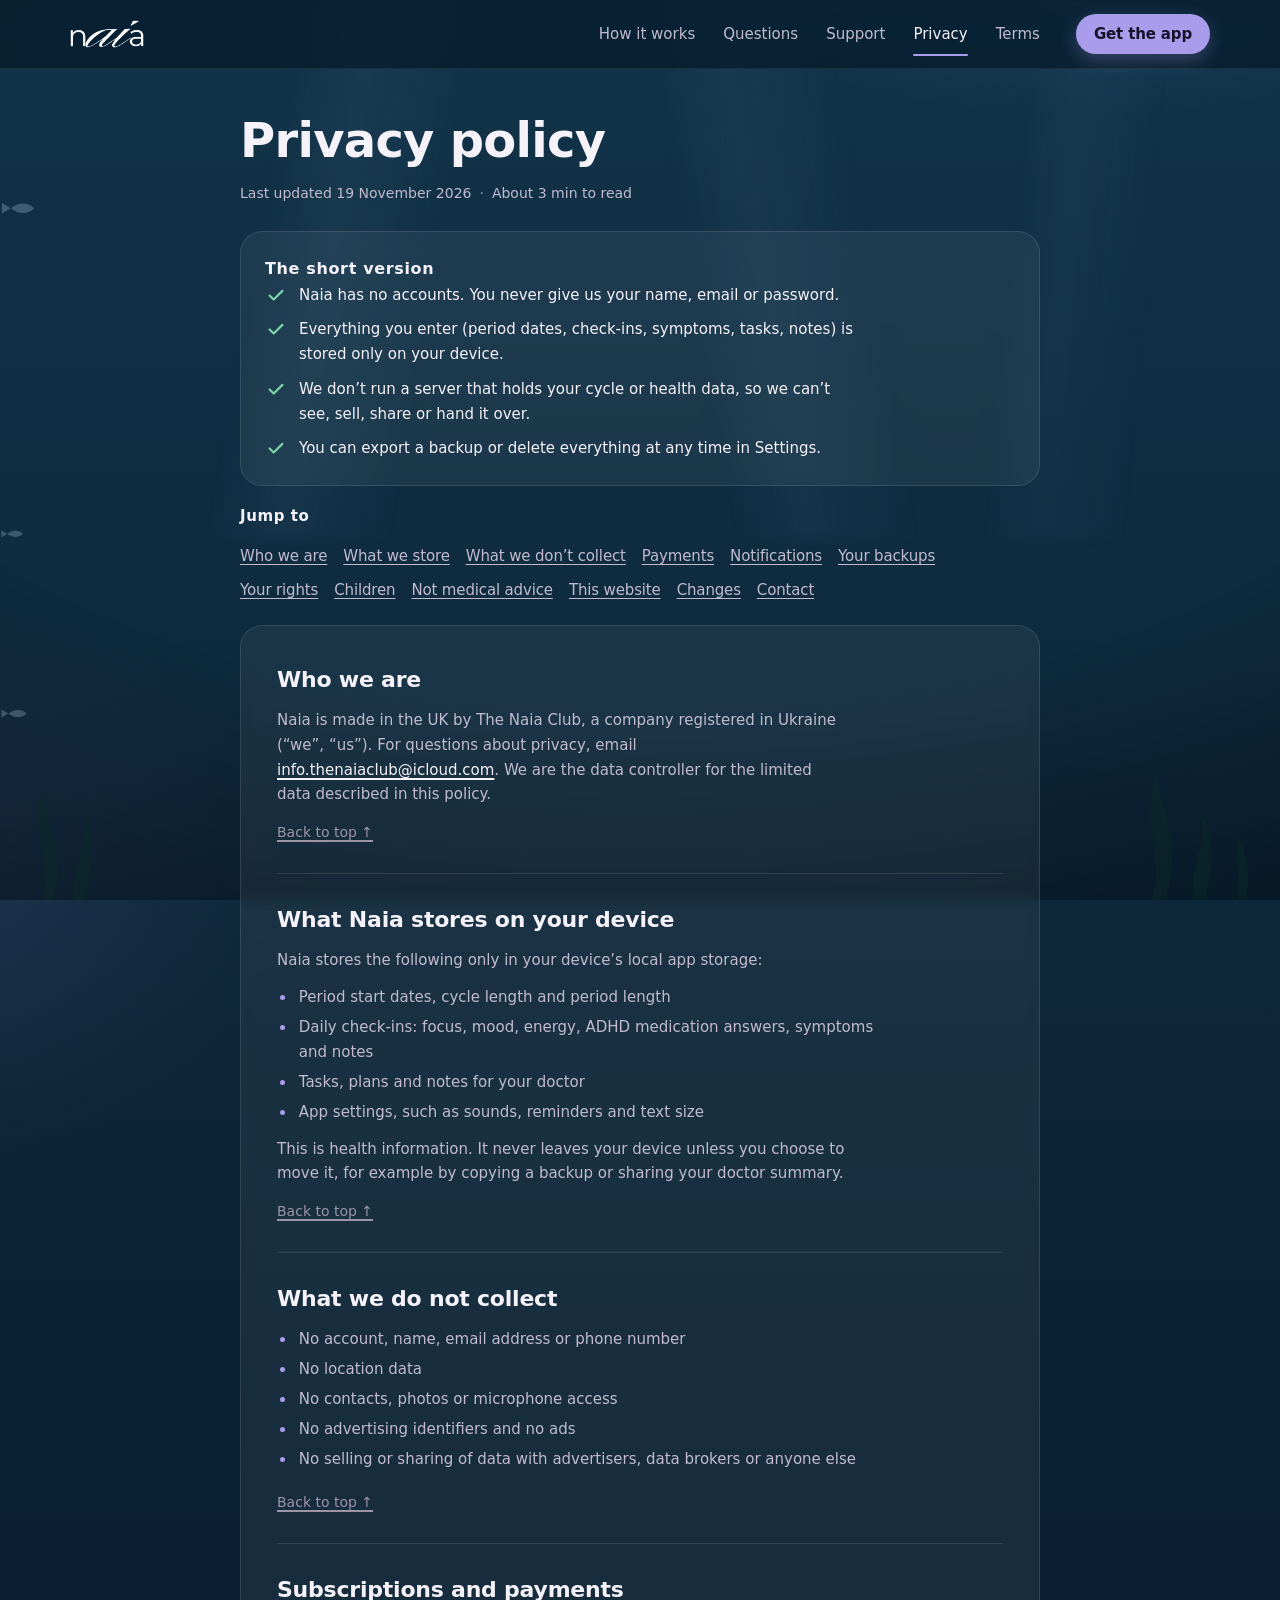
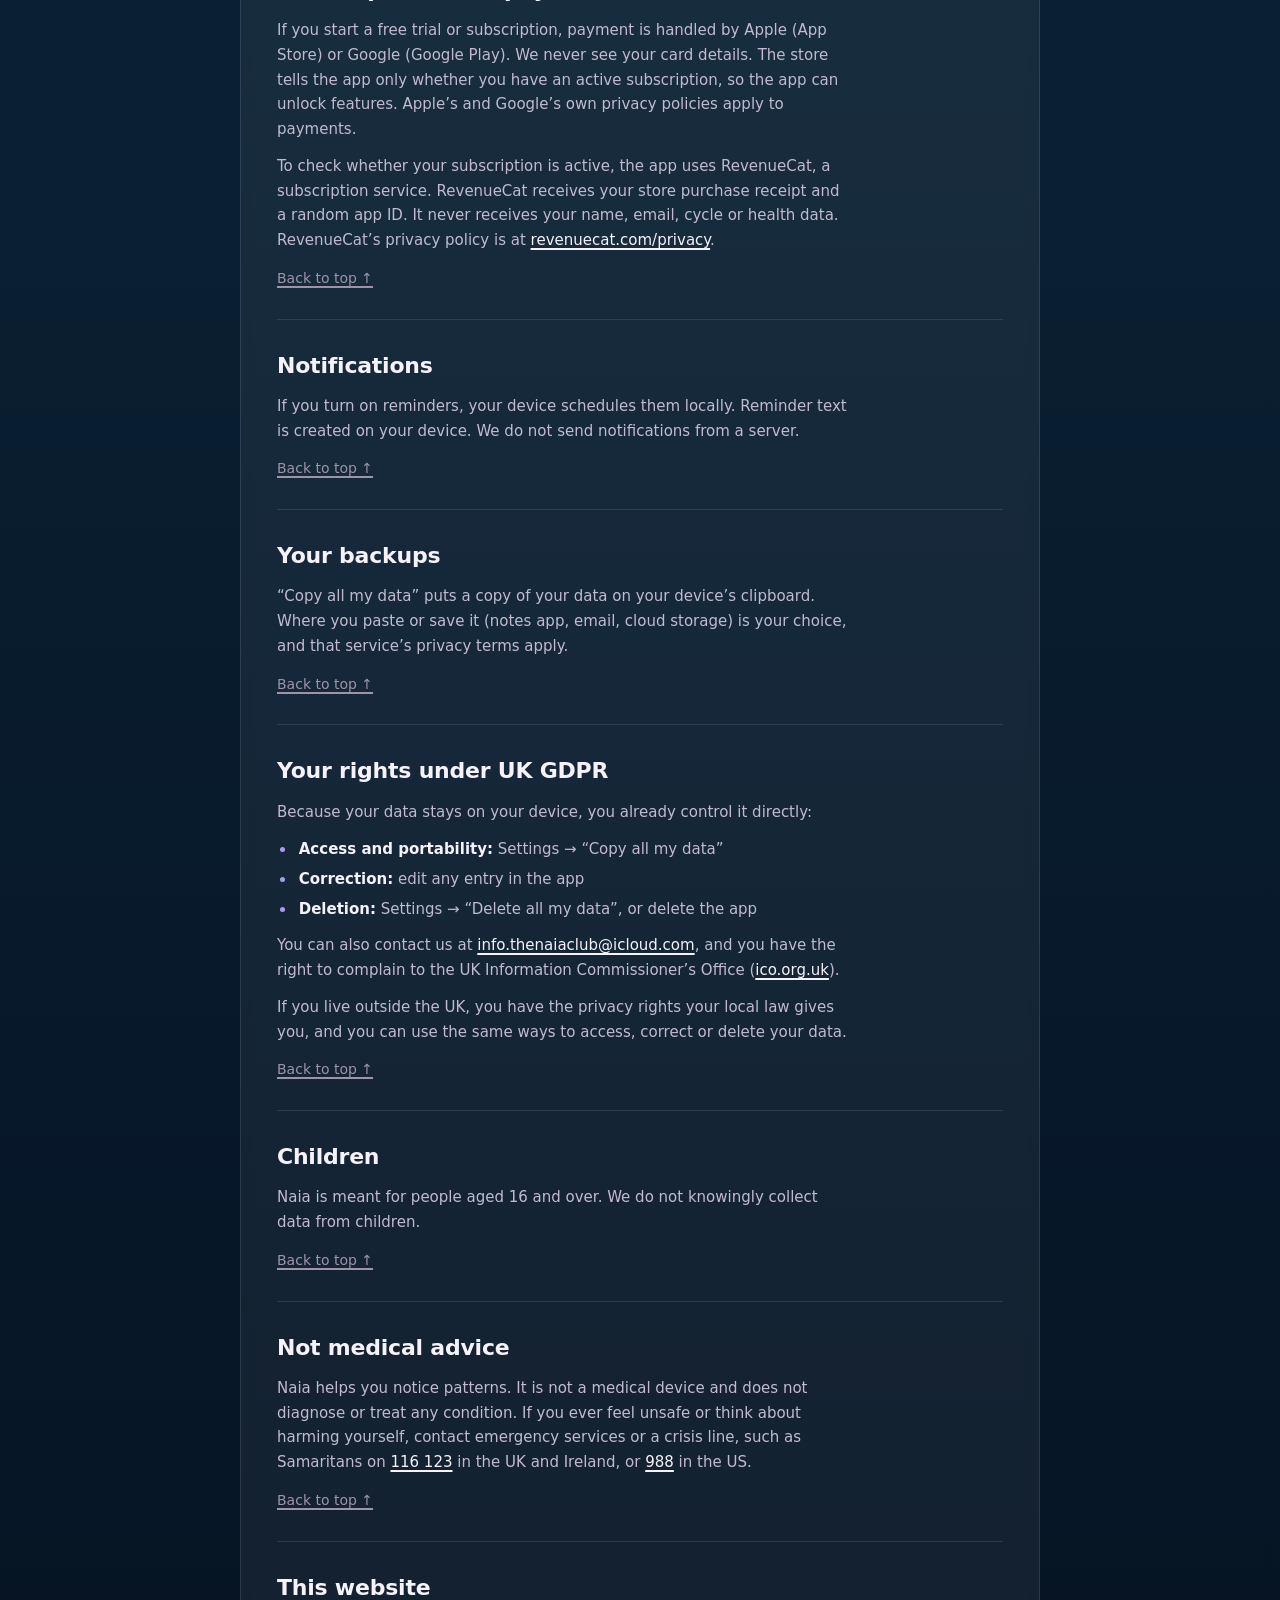
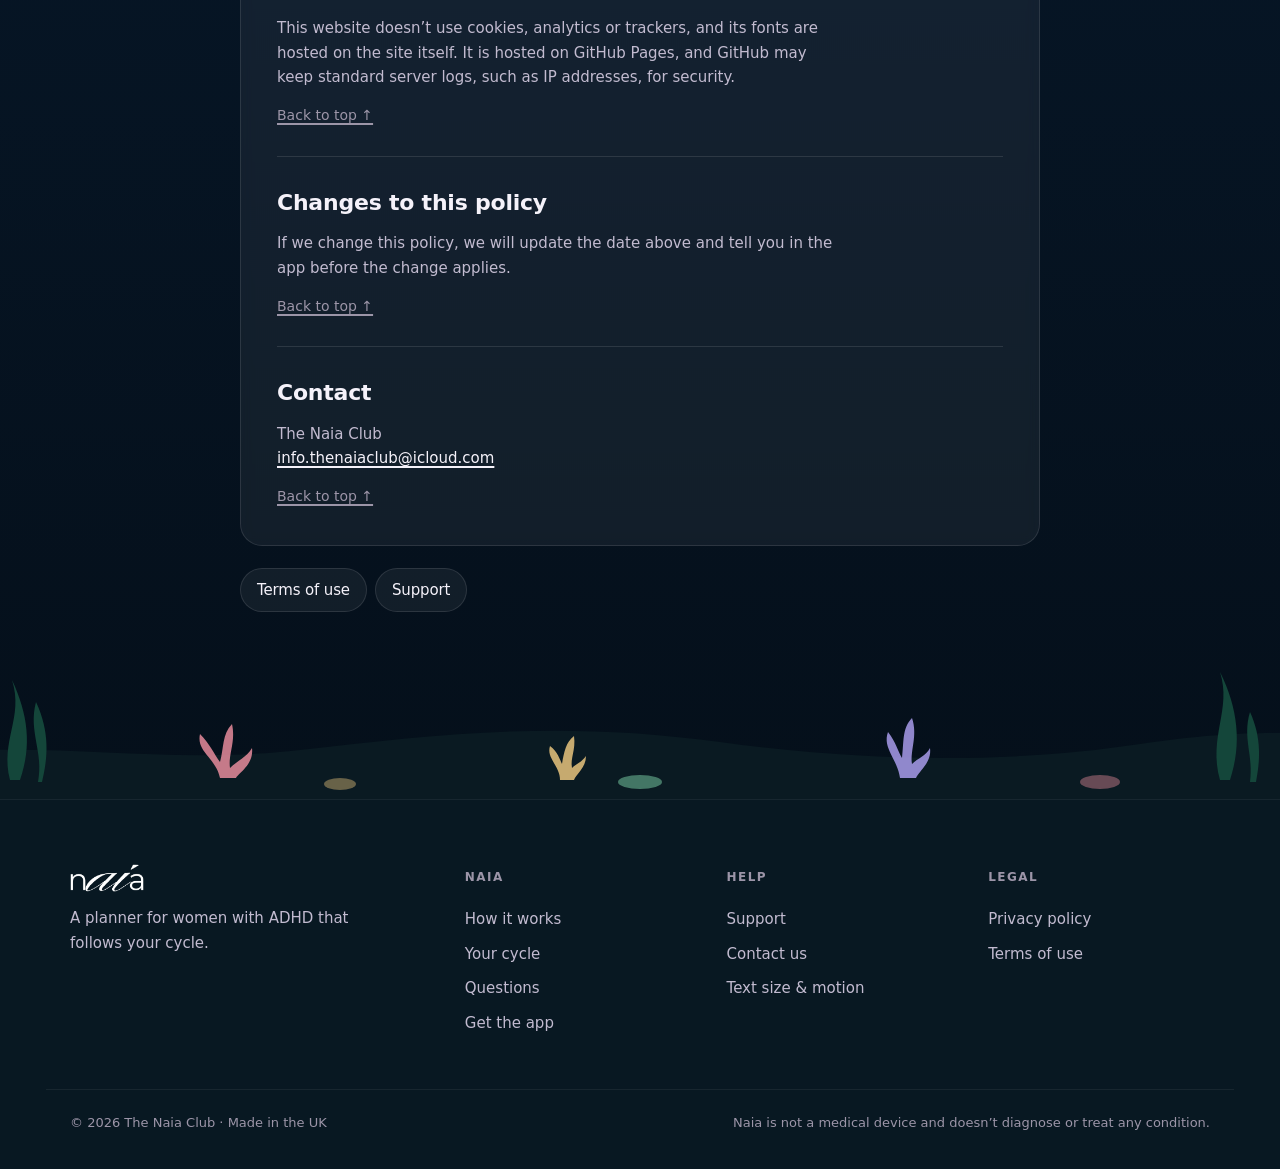
==== commit 239da4e5: "Redesign: app-landing layout, alternating features, proper header, menu and footer Co-Authored-By: C" ====
--- a/privacy/index.html
+++ b/privacy/index.html
@@ -26,15 +26,14 @@
 <div class="sea" aria-hidden="true"><div class="rays"></div>
 <svg class="weed" viewBox="0 0 1200 160" preserveAspectRatio="none"><g fill="#0B2A26"><path d="M40 160c10-40-14-70 0-110 6 40 22 70 10 110z"/><path d="M70 160c-6-30 18-60 6-100 16 34 10 70 4 100z"/><path d="M1080 160c12-46-12-80 4-130 8 50 24 84 8 130z"/><path d="M1120 160c-8-34 16-56 4-92 18 30 12 64 6 92z"/><path d="M1160 160c6-24-6-40 2-64 8 26 10 44 6 64z"/></g></svg>
 </div>
-<header class="site"><div class="wrap">
+<header class="site"><div class="wrap nav2">
   <a class="brand" href="../index.html" aria-label="Naia home"><img class="logo" src="../logo.png" width="510" height="193" alt=""></a>
-  <nav class="main" aria-label="Main"><a class="pill" href="../index.html">Home</a><a class="pill" href="../support/index.html">Support</a><a class="pill" href="../privacy/index.html" aria-current="page">Privacy</a><a class="pill" href="../terms/index.html">Terms</a></nav>
-  <div class="tools"><button class="pill" id="settingsBtn" type="button" aria-expanded="false" aria-controls="settings" aria-label="Text size and motion settings"><svg viewBox="0 0 24 24" fill="none" stroke="currentColor" stroke-width="2" stroke-linecap="round" aria-hidden="true"><path d="M4 7h10M18 7h2M4 17h4M12 17h8"/><circle cx="16" cy="7" r="2"/><circle cx="10" cy="17" r="2"/></svg><span>Text &amp; motion</span></button></div>
-  <div class="panel" id="settings" hidden>
-    <div class="row"><h2>Text size</h2><div class="seg" role="group"><button type="button" data-set="size" data-val="normal" aria-pressed="false">Normal</button><button type="button" data-set="size" data-val="large" aria-pressed="false">Large</button><button type="button" data-set="size" data-val="larger" aria-pressed="false">Larger</button></div></div>
-    <div class="row"><h2>Background</h2><div class="seg" role="group"><button type="button" data-set="motion" data-val="moving" aria-pressed="false">Moving</button><button type="button" data-set="motion" data-val="still" aria-pressed="false">Still</button><button type="button" data-set="motion" data-val="off" aria-pressed="false">Off</button></div></div>
-  </div>
-</div><div class="progress" aria-hidden="true"><i id="prog"></i></div></header>
+  <nav class="main" aria-label="Main"><a href="../index.html#features">How it works</a><a href="../index.html#faq">Questions</a><a href="../support/index.html">Support</a><a href="../privacy/index.html" aria-current="page">Privacy</a><a href="../terms/index.html">Terms</a></nav>
+  <a class="btn navbtn" href="../index.html#download">Get the app</a>
+  <button class="menubtn" id="menuBtn" type="button" aria-expanded="false" aria-controls="mnav" aria-label="Menu"><svg viewBox="0 0 24 24" fill="none" stroke="currentColor" stroke-width="2" stroke-linecap="round" aria-hidden="true"><path d="M4 7h16M4 12h16M4 17h16"/></svg></button>
+</div>
+<div class="mnav" id="mnav" hidden><div class="wrap"><a href="../index.html#features">How it works</a><a href="../index.html#faq">Questions</a><a href="../support/index.html">Support</a><a href="../privacy/index.html" aria-current="page">Privacy</a><a href="../terms/index.html">Terms</a><button type="button" class="opensettings">Text size &amp; motion</button></div></div>
+</header>
 <main id="main">
 <section class="page" id="top"><div class="wrap">
 <h1>Privacy policy</h1>
@@ -66,9 +65,17 @@
  <path d="M640 120c0-14-14-22-10-34 8 6 10 14 12 18 2-12 4-22 12-28 2 14-4 22-2 32 4-4 10-6 14-12 0 12-10 18-12 24z" fill="#E9C47E"/>
  <ellipse cx="720" cy="122" rx="22" ry="7" fill="#7DD3A8" opacity=".6"/><ellipse cx="420" cy="124" rx="16" ry="6" fill="#E9C47E" opacity=".5"/><ellipse cx="1180" cy="122" rx="20" ry="7" fill="#E88C9C" opacity=".5"/></g>
 </svg>
-<footer class="site"><div class="wrap">
-  <div><img class="logo" src="../logo.png" width="510" height="193" alt="Naia"><span class="note">Made in the UK · © 2026 The Naia Club</span></div>
-  <nav aria-label="Footer"><a href="../support/index.html">Support</a><a href="../privacy/index.html">Privacy policy</a><a href="../terms/index.html">Terms of use</a><a href="mailto:info.thenaiaclub@icloud.com">Contact</a></nav>
-</div></footer>
+<footer class="site"><div class="wrap fgrid">
+  <div class="fbrand"><img class="logo" src="../logo.png" width="510" height="193" alt="Naia"><p>A planner for women with ADHD that follows your cycle.</p></div>
+  <div class="fcol"><h3>Naia</h3><a href="../index.html#features">How it works</a><a href="../index.html#cycle">Your cycle</a><a href="../index.html#faq">Questions</a><a href="../index.html#download">Get the app</a></div>
+  <div class="fcol"><h3>Help</h3><a href="../support/index.html">Support</a><a href="mailto:info.thenaiaclub@icloud.com">Contact us</a><button type="button" id="settingsBtn" aria-expanded="false" aria-controls="settings">Text size &amp; motion</button></div>
+  <div class="fcol"><h3>Legal</h3><a href="../privacy/index.html">Privacy policy</a><a href="../terms/index.html">Terms of use</a></div>
+</div>
+<div class="wrap fbottom"><span>© 2026 The Naia Club · Made in the UK</span><span>Naia is not a medical device and doesn’t diagnose or treat any condition.</span></div>
+<div class="panel sheet" id="settings" hidden role="dialog" aria-label="Text size and motion">
+  <div class="row"><h2>Text size</h2><div class="seg" role="group"><button type="button" data-set="size" data-val="normal" aria-pressed="false">Normal</button><button type="button" data-set="size" data-val="large" aria-pressed="false">Large</button><button type="button" data-set="size" data-val="larger" aria-pressed="false">Larger</button></div></div>
+  <div class="row"><h2>Background</h2><div class="seg" role="group"><button type="button" data-set="motion" data-val="moving" aria-pressed="false">Moving</button><button type="button" data-set="motion" data-val="still" aria-pressed="false">Still</button><button type="button" data-set="motion" data-val="off" aria-pressed="false">Off</button></div></div>
+</div>
+</footer>
 </body>
 </html>
--- a/style.css
+++ b/style.css
@@ -805,3 +805,170 @@
 .rows dt,.rows dd{grid-column:2}
 .rows div:nth-child(5) .ri svg{transform:scaleX(-1)}
 @media (max-width:560px){.stores .store:only-child{flex:0 0 auto;width:auto;padding:0 22px 0 16px}}
+
+/* ================= PHONE POLISH ================= */
+/* real phone frame around every app screenshot */
+img.phone{box-sizing:border-box;padding:7px;background:#0b0b0d;border-radius:44px;box-shadow:0 0 0 1.5px #2c2c31,0 0 0 3px #111,0 30px 60px rgba(0,0,0,.55)!important;filter:none!important}
+.trio img.phone{border-radius:36px;padding:6px}
+/* light beams fade out instead of ending in a hard line */
+.beams{-webkit-mask-image:linear-gradient(#000 45%,transparent 92%);mask-image:linear-gradient(#000 45%,transparent 92%)}
+.cine::after{display:none}
+@media (max-width:560px){
+  /* compact header: Text & motion becomes an icon */
+  .tools .pill span{display:none}
+  .tools .pill{width:40px;min-height:40px;padding:0;justify-content:center}
+  header.site .wrap{padding-top:8px;padding-bottom:10px;row-gap:8px}
+  .hero .shot{margin-top:36px}
+  .hero .phone{max-width:min(230px,62vw)}
+  .hero .glow{width:140%}
+  .trio .phone{max-width:200px}
+}
+
+/* ===================================================================
+   V3 · PROFESSIONAL LAYOUT SYSTEM (overrides everything above)
+   one container, one spacing scale, one type scale
+   =================================================================== */
+:root{--maxw:1140px;--gut:24px;--sec:112px}
+@media (max-width:860px){:root{--sec:72px}}
+@media (max-width:560px){:root{--gut:20px;--sec:60px}}
+.wrap{max-width:calc(var(--maxw) + 2*var(--gut));padding-left:max(var(--gut),env(safe-area-inset-left));padding-right:max(var(--gut),env(safe-area-inset-right))}
+.wrap.narrow{max-width:calc(760px + 2*var(--gut))}
+section.band{padding:var(--sec) 0}
+
+/* ---------- header ---------- */
+header.site{position:sticky;top:0;z-index:30;background:rgba(9,26,40,.72);backdrop-filter:saturate(1.4) blur(16px);-webkit-backdrop-filter:saturate(1.4) blur(16px);border-bottom:1px solid rgba(255,255,255,.07)}
+header.site .wrap.nav2{display:flex;align-items:center;gap:32px;min-height:68px;padding-top:0;padding-bottom:0;flex-wrap:nowrap}
+header.site .brand{margin-right:0;min-height:0}
+header.site .logo{height:28px}
+nav.main{display:flex!important;gap:28px;margin-left:auto;margin-right:4px;overflow:visible;width:auto;order:0;padding:0}
+nav.main a{color:var(--muted);text-decoration:none;font-size:.9375rem;font-weight:500;padding:6px 0;position:relative;white-space:nowrap}
+nav.main a:hover{color:var(--ink)}
+nav.main a[aria-current="page"]{color:var(--ink)}
+nav.main a[aria-current="page"]::after{content:"";position:absolute;left:0;right:0;bottom:-4px;height:2px;border-radius:2px;background:var(--lut)}
+.btn.navbtn{min-height:40px;padding:0 18px;font-size:.9375rem;box-shadow:0 6px 18px rgba(169,156,235,.28)}
+.menubtn{display:none;width:42px;height:42px;border-radius:12px;border:1px solid var(--line);background:var(--glass);color:var(--ink);cursor:pointer;place-items:center;padding:0}
+.menubtn svg{width:22px;height:22px}
+.mnav{border-top:1px solid rgba(255,255,255,.07);background:rgba(9,26,40,.97)}
+.mnav .wrap{display:flex;flex-direction:column;padding-top:8px;padding-bottom:20px}
+.mnav a,.mnav button{display:block;text-align:left;padding:14px 2px;font:inherit;font-size:1.0625rem;font-weight:500;color:var(--ink);text-decoration:none;border:0;border-bottom:1px solid var(--line);background:none;cursor:pointer}
+.mnav button{color:var(--muted);border-bottom:0}
+.mnav a[aria-current="page"]{color:var(--lut)}
+@media (max-width:860px){
+  nav.main{display:none!important}
+  .menubtn{display:grid}
+  header.site .wrap.nav2{gap:10px;min-height:60px}
+  .btn.navbtn{margin-left:auto;min-height:38px;padding:0 14px;font-size:.875rem}
+  header.site{position:sticky}
+}
+@media (min-width:861px){.mnav{display:none!important}}
+
+/* ---------- hero ---------- */
+.hero.v3{padding:72px 0 40px;min-height:0}
+@media (min-width:861px){.hero.v3{min-height:calc(100svh - 68px);display:flex;align-items:center}}
+.hero.v3 .wrap{display:grid;grid-template-columns:1.05fr .95fr;gap:56px;align-items:center;width:100%}
+.badge{display:inline-flex;align-items:center;gap:10px;padding:7px 14px 7px 12px;border-radius:999px;background:rgba(169,156,235,.12);border:1px solid rgba(169,156,235,.35);color:var(--ink);font-size:.8125rem;font-weight:600;margin:0 0 22px}
+.badge i{width:8px;height:8px;border-radius:50%;background:var(--fol);box-shadow:0 0 0 4px rgba(125,211,168,.2)}
+.hero.v3 h1{font-size:clamp(2.5rem,5vw,4.1rem);line-height:1.04;letter-spacing:-.035em;margin:0 0 20px;font-weight:700}
+.hero.v3 .lead{font-size:1.1875rem;line-height:1.6;color:var(--muted);max-width:30em;margin:0 0 32px}
+.hero.v3 .soon{display:none}
+.hcta .stores{margin:0}
+.proof{list-style:none;display:flex;flex-wrap:wrap;gap:10px 22px;margin:26px 0 0;padding:0;color:var(--muted);font-size:.9375rem;font-weight:500}
+.proof li{display:inline-flex;align-items:center;gap:8px;max-width:none}
+.proof svg{width:16px;height:16px;padding:3px;border-radius:50%;background:rgba(125,211,168,.16);color:var(--fol);box-sizing:content-box}
+.hero.v3 .shot .phone{max-width:300px;width:100%}
+@media (max-width:860px){
+  .hero.v3{padding:40px 0 8px}
+  .hero.v3 .wrap{grid-template-columns:1fr;gap:44px}
+  .hero.v3 .htext{text-align:center}
+  .hero.v3 .lead{margin-left:auto;margin-right:auto}
+  .hero.v3 .stores{justify-content:center}
+  .proof{justify-content:center}
+  .hero.v3 .shot .phone{max-width:min(250px,66vw)}
+}
+@media (max-width:560px){
+  .hero.v3 h1{font-size:2.15rem;letter-spacing:-.03em}
+  .hero.v3 .lead{font-size:1rem;margin-bottom:26px}
+  .badge{margin-bottom:18px}
+  .proof{gap:8px 16px;font-size:.8125rem}
+}
+
+/* ---------- section heads ---------- */
+.sechead{text-align:center;max-width:680px;margin:0 auto 56px}
+.sechead h2,.pcard h2,.ctacard h2{font-size:clamp(1.85rem,3.4vw,2.75rem);line-height:1.12;letter-spacing:-.025em;font-weight:700;margin:0}
+.sechead .sub{margin:14px auto 0;font-size:1.0625rem;color:var(--muted);max-width:34em}
+@media (max-width:560px){.sechead{margin-bottom:36px}.sechead h2,.pcard h2,.ctacard h2{font-size:1.65rem}.sechead .sub{font-size:.9375rem}}
+
+/* ---------- features: alternating rows ---------- */
+.feat{display:grid;grid-template-columns:1fr 1fr;gap:80px;align-items:center;max-width:980px;margin:0 auto}
+.feat+.feat{margin-top:104px}
+.feat.rev .ftext{order:2}
+.fnum{display:inline-flex;align-items:center;gap:12px;font-size:.875rem;font-weight:700;letter-spacing:.08em;color:var(--c)}
+.fnum::after{content:"";width:40px;height:2px;border-radius:2px;background:var(--c);opacity:.6}
+.ftext h3{font-size:clamp(1.6rem,2.8vw,2.25rem);line-height:1.15;letter-spacing:-.02em;font-weight:700;margin:14px 0 14px}
+.ftext p{font-size:1.0625rem;line-height:1.65;color:var(--muted);max-width:26em}
+.fimg{position:relative;display:grid;place-items:center}
+.fimg::before{content:"";position:absolute;width:min(420px,95%);aspect-ratio:1;border-radius:50%;background:radial-gradient(circle,color-mix(in srgb,var(--c) 30%,transparent),transparent 68%);filter:blur(8px)}
+.fimg .phone{position:relative;max-width:270px;width:100%}
+@media (max-width:860px){
+  .feat{grid-template-columns:1fr;gap:32px;text-align:center}
+  .feat.rev .ftext{order:0}
+  .ftext p{margin:0 auto}
+  .feat+.feat{margin-top:72px}
+  .fimg .phone{max-width:min(230px,62vw)}
+}
+@media (max-width:560px){.ftext h3{font-size:1.4rem;margin:10px 0}.ftext p{font-size:.9375rem}.feat+.feat{margin-top:60px}}
+
+/* ---------- dive ---------- */
+#dive{max-width:980px;margin:0 auto}
+
+/* ---------- also in the app: 3 columns ---------- */
+.rows{grid-template-columns:repeat(3,1fr);column-gap:40px;max-width:1040px;margin:0 auto}
+@media (max-width:960px){.rows{grid-template-columns:1fr 1fr}}
+@media (max-width:640px){.rows{grid-template-columns:1fr}}
+
+/* ---------- privacy card ---------- */
+.pcard{display:grid;grid-template-columns:auto 1fr;gap:36px;align-items:center;max-width:1000px;margin:0 auto;padding:52px 56px;border-radius:32px;background:linear-gradient(135deg,rgba(125,211,168,.13),rgba(169,156,235,.08) 60%,rgba(255,255,255,.03));border:1px solid rgba(125,211,168,.25)}
+.pshield{width:88px;height:88px;color:var(--fol);filter:drop-shadow(0 0 24px rgba(125,211,168,.35))}
+.pcard .proof{margin:18px 0 18px;justify-content:flex-start}
+.pcard p{margin:0}
+@media (max-width:860px){.pcard{grid-template-columns:1fr;text-align:center;padding:40px 24px;gap:20px}.pshield{margin:0 auto;width:64px;height:64px}.pcard .proof{justify-content:center}}
+
+/* ---------- final CTA ---------- */
+.ctacard{position:relative;overflow:hidden;text-align:center;padding:80px 24px;border-radius:36px;background:radial-gradient(ellipse 70% 80% at 50% 0%,rgba(169,156,235,.28),transparent 70%),linear-gradient(160deg,#16304a,#0b1d2e 70%);border:1px solid rgba(169,156,235,.3);box-shadow:0 40px 80px rgba(0,0,0,.35)}
+.ctacard>*{position:relative}
+.ctacard .caustic{position:absolute}
+.cicon{width:80px;height:80px;border-radius:20px;margin:0 auto 24px;display:block;box-shadow:0 12px 30px rgba(0,0,0,.45),0 0 0 1px rgba(255,255,255,.1)}
+.ctacard .sub{margin:12px auto 28px;color:var(--muted);font-size:1.0625rem}
+.ctacard .stores{justify-content:center}
+.ctacard .soon{text-align:center;margin-top:14px}
+.ctacard .storepop{margin-left:auto;margin-right:auto}
+@media (max-width:560px){.ctacard{padding:56px 20px;border-radius:28px}.cicon{width:64px;height:64px;border-radius:16px}}
+
+/* ---------- footer ---------- */
+.seabed{margin-top:24px}
+footer.site{padding:0;margin:0;background:#081822;border-top:1px solid rgba(255,255,255,.06)}
+footer.site .wrap.fgrid{display:grid;grid-template-columns:1.6fr 1fr 1fr 1fr;gap:40px;padding-top:64px;padding-bottom:48px;align-items:start;justify-content:stretch}
+.fbrand .logo{height:28px;margin-bottom:14px}
+.fbrand p{color:var(--muted);font-size:.9375rem;max-width:22em}
+.fcol h3{font-size:.75rem;font-weight:700;letter-spacing:.12em;text-transform:uppercase;color:var(--dim);margin:4px 0 14px}
+.fcol a,.fcol button{display:block;padding:5px 0;color:var(--muted);text-decoration:none;font:inherit;font-size:.9375rem;background:none;border:0;cursor:pointer;text-align:left}
+.fcol a:hover,.fcol button:hover{color:var(--ink)}
+footer.site .wrap.fbottom{display:flex;justify-content:space-between;gap:12px 24px;flex-wrap:wrap;padding-top:22px;padding-bottom:max(36px,calc(env(safe-area-inset-bottom) + 20px));border-top:1px solid rgba(255,255,255,.06);color:var(--dim);font-size:.8125rem}
+@media (max-width:860px){footer.site .wrap.fgrid{grid-template-columns:1fr 1fr;gap:32px 24px;padding-top:48px}.fbrand{grid-column:1/-1}}
+@media (max-width:420px){footer.site .wrap.fgrid{grid-template-columns:1fr 1fr}.fcol:last-child{grid-column:auto}}
+.panel.sheet{position:fixed;left:50%;bottom:max(16px,env(safe-area-inset-bottom));top:auto;right:auto;transform:translateX(-50%);width:min(380px,calc(100vw - 32px));z-index:60}
+
+/* inner pages keep their look but share the container */
+.page .wrap{max-width:calc(800px + 2*var(--gut))}
+@media (min-width:861px){
+  .feat{max-width:920px;gap:56px;grid-template-columns:1fr 1fr}
+  .feat .fimg{justify-self:start}
+  .feat.rev .fimg{justify-self:end}
+  .feat .ftext{justify-self:end;max-width:400px}
+  .feat.rev .ftext{justify-self:start}
+  .feat+.feat{margin-top:80px}
+}
+.ctacard .soon,.ctacard p{margin-left:auto;margin-right:auto}
+.mnav .wrap{align-items:stretch;text-align:left}
+.mnav a,.mnav button{width:100%;text-align:left!important;max-width:none}
+.panel.sheet{box-shadow:0 -10px 60px rgba(0,0,0,.6),0 0 0 1px rgba(255,255,255,.08)}
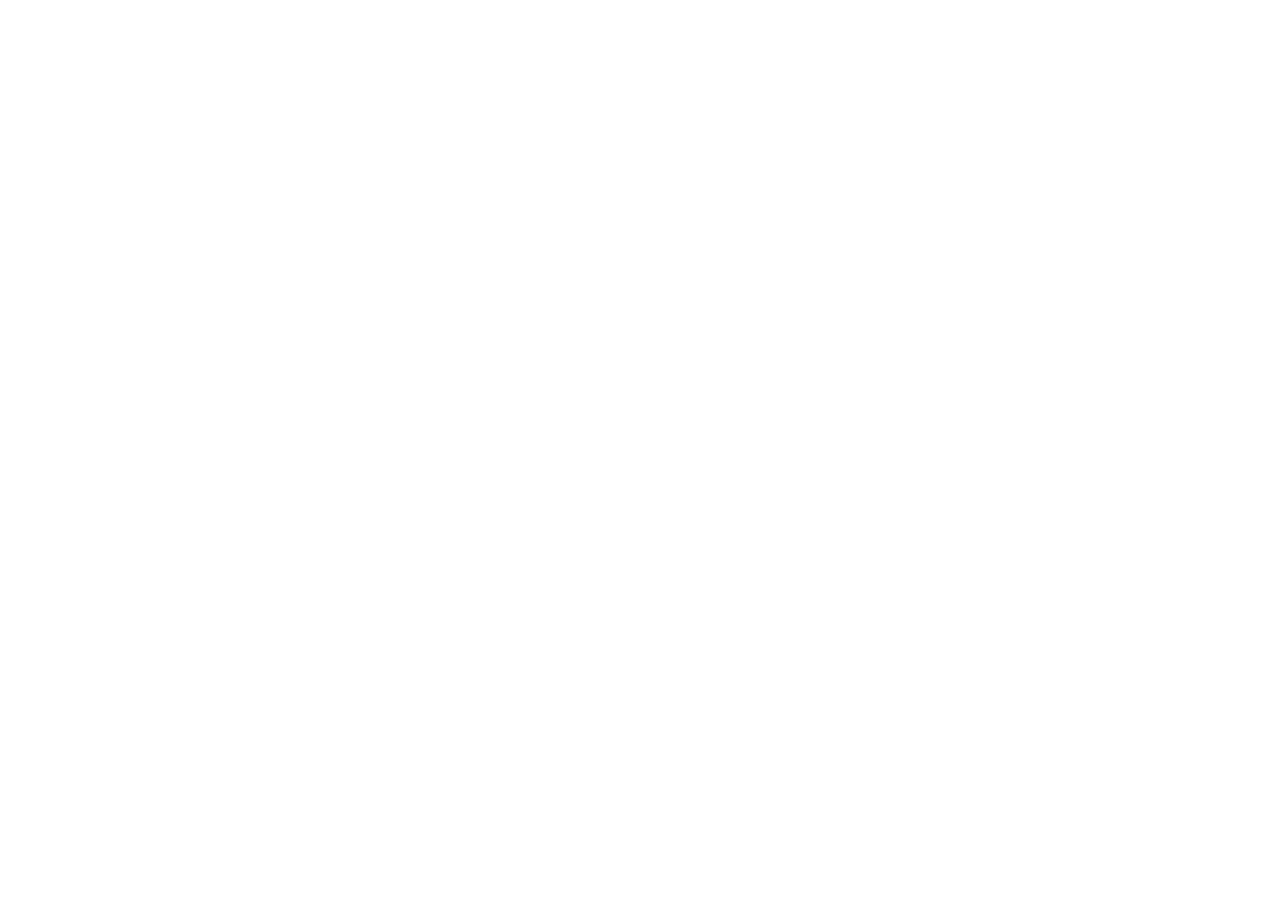
==== commit 4eb38dd7: "Redirect to thenaiaclub.github.io Co-Authored-By: Claude Opus 5.5 <noreply@anthropic.com> Claude-Ses" ====
--- a/privacy/index.html
+++ b/privacy/index.html
@@ -1,81 +1,5 @@
-<!doctype html>
-<html lang="en-GB" class="still">
-<head>
-<meta charset="utf-8">
-<meta name="viewport" content="width=device-width,initial-scale=1,viewport-fit=cover">
-<meta name="apple-mobile-web-app-title" content="Naia">
-<meta name="format-detection" content="telephone=no">
-<title>Privacy policy · Naia</title>
-<meta name="description" content="How Naia handles your data. There are no accounts, and everything stays on your device.">
-<meta name="theme-color" content="#0A1F30">
-<link rel="icon" href="../favicon.svg" type="image/svg+xml">
-<link rel="apple-touch-icon" href="../apple-touch-icon.png">
-<meta property="og:type" content="website">
-<meta property="og:site_name" content="Naia">
-<meta property="og:title" content="Privacy policy · Naia">
-<meta property="og:description" content="How Naia handles your data. There are no accounts, and everything stays on your device.">
-<meta property="og:image" content="../og.png">
-<meta name="twitter:card" content="summary_large_image">
-<link rel="preload" href="../fonts/montserrat.woff2" as="font" type="font/woff2" crossorigin>
-<link rel="stylesheet" href="../fonts/fonts.css">
-<link rel="stylesheet" href="../style.css">
-<script src="../site.js"></script>
-</head>
-<body>
-<a class="skip" href="#main">Skip to content</a>
-<div class="sea" aria-hidden="true"><div class="rays"></div>
-<svg class="weed" viewBox="0 0 1200 160" preserveAspectRatio="none"><g fill="#0B2A26"><path d="M40 160c10-40-14-70 0-110 6 40 22 70 10 110z"/><path d="M70 160c-6-30 18-60 6-100 16 34 10 70 4 100z"/><path d="M1080 160c12-46-12-80 4-130 8 50 24 84 8 130z"/><path d="M1120 160c-8-34 16-56 4-92 18 30 12 64 6 92z"/><path d="M1160 160c6-24-6-40 2-64 8 26 10 44 6 64z"/></g></svg>
-</div>
-<header class="site"><div class="wrap nav2">
-  <a class="brand" href="../index.html" aria-label="Naia home"><img class="logo" src="../logo.png" width="510" height="193" alt=""></a>
-  <nav class="main" aria-label="Main"><a href="../index.html#features">How it works</a><a href="../index.html#faq">Questions</a><a href="../support/index.html">Support</a><a href="../privacy/index.html" aria-current="page">Privacy</a><a href="../terms/index.html">Terms</a></nav>
-  <a class="btn navbtn" href="../index.html#download">Get the app</a>
-  <button class="menubtn" id="menuBtn" type="button" aria-expanded="false" aria-controls="mnav" aria-label="Menu"><svg viewBox="0 0 24 24" fill="none" stroke="currentColor" stroke-width="2" stroke-linecap="round" aria-hidden="true"><path d="M4 7h16M4 12h16M4 17h16"/></svg></button>
-</div>
-<div class="mnav" id="mnav" hidden><div class="wrap"><a href="../index.html#features">How it works</a><a href="../index.html#faq">Questions</a><a href="../support/index.html">Support</a><a href="../privacy/index.html" aria-current="page">Privacy</a><a href="../terms/index.html">Terms</a><button type="button" class="opensettings">Text size &amp; motion</button></div></div>
-</header>
-<main id="main">
-<section class="page" id="top"><div class="wrap">
-<h1>Privacy policy</h1>
-<div class="meta"><span>Last updated 19 November 2026</span><span>About 3 min to read</span></div>
-<div class="card inshort"><p class="label">The short version</p><ul><li><svg viewBox="0 0 24 24" fill="none" stroke="currentColor" stroke-width="2.4" stroke-linecap="round" stroke-linejoin="round" aria-hidden="true"><path d="M5 12.5l4.5 4.5L19 7.5"/></svg><span>Naia has no accounts. You never give us your name, email or password.</span></li><li><svg viewBox="0 0 24 24" fill="none" stroke="currentColor" stroke-width="2.4" stroke-linecap="round" stroke-linejoin="round" aria-hidden="true"><path d="M5 12.5l4.5 4.5L19 7.5"/></svg><span>Everything you enter (period dates, check-ins, symptoms, tasks, notes) is stored only on your device.</span></li><li><svg viewBox="0 0 24 24" fill="none" stroke="currentColor" stroke-width="2.4" stroke-linecap="round" stroke-linejoin="round" aria-hidden="true"><path d="M5 12.5l4.5 4.5L19 7.5"/></svg><span>We don’t run a server that holds your cycle or health data, so we can’t see, sell, share or hand it over.</span></li><li><svg viewBox="0 0 24 24" fill="none" stroke="currentColor" stroke-width="2.4" stroke-linecap="round" stroke-linejoin="round" aria-hidden="true"><path d="M5 12.5l4.5 4.5L19 7.5"/></svg><span>You can export a backup or delete everything at any time in Settings.</span></li></ul></div>
-<div class="jump"><span class="label">Jump to</span><nav aria-label="On this page"><a class="pill" href="#who-we-are">Who we are</a><a class="pill" href="#what-naia-stores-on-your-device">What we store</a><a class="pill" href="#what-we-do-not-collect">What we don’t collect</a><a class="pill" href="#subscriptions-and-payments">Payments</a><a class="pill" href="#notifications">Notifications</a><a class="pill" href="#your-backups">Your backups</a><a class="pill" href="#your-rights-under-uk-gdpr">Your rights</a><a class="pill" href="#children">Children</a><a class="pill" href="#not-medical-advice">Not medical advice</a><a class="pill" href="#this-website">This website</a><a class="pill" href="#changes-to-this-policy">Changes</a><a class="pill" href="#contact">Contact</a></nav></div>
-<div class="card doc">
-<section id="who-we-are"><h2>Who we are</h2><p>Naia is made in the UK by The Naia Club, a company registered in Ukraine (“we”, “us”). For questions about privacy, email <a href="mailto:info.thenaiaclub@icloud.com">info.thenaiaclub@icloud.com</a>. We are the data controller for the limited data described in this policy.</p><a class="totop" href="#top">Back to top ↑</a></section>
-<section id="what-naia-stores-on-your-device"><h2>What Naia stores on your device</h2><p>Naia stores the following only in your device’s local app storage:</p><ul><li>Period start dates, cycle length and period length</li><li>Daily check-ins: focus, mood, energy, ADHD medication answers, symptoms and notes</li><li>Tasks, plans and notes for your doctor</li><li>App settings, such as sounds, reminders and text size</li></ul><p>This is health information. It never leaves your device unless you choose to move it, for example by copying a backup or sharing your doctor summary.</p><a class="totop" href="#top">Back to top ↑</a></section>
-<section id="what-we-do-not-collect"><h2>What we do not collect</h2><ul><li>No account, name, email address or phone number</li><li>No location data</li><li>No contacts, photos or microphone access</li><li>No advertising identifiers and no ads</li><li>No selling or sharing of data with advertisers, data brokers or anyone else</li></ul><a class="totop" href="#top">Back to top ↑</a></section>
-<section id="subscriptions-and-payments"><h2>Subscriptions and payments</h2><p>If you start a free trial or subscription, payment is handled by Apple (App Store) or Google (Google Play). We never see your card details. The store tells the app only whether you have an active subscription, so the app can unlock features. Apple’s and Google’s own privacy policies apply to payments.</p><p>To check whether your subscription is active, the app uses RevenueCat, a subscription service. RevenueCat receives your store purchase receipt and a random app ID. It never receives your name, email, cycle or health data. RevenueCat’s privacy policy is at <a href="https://www.revenuecat.com/privacy" rel="noopener">revenuecat.com/privacy</a>.</p><a class="totop" href="#top">Back to top ↑</a></section>
-<section id="notifications"><h2>Notifications</h2><p>If you turn on reminders, your device schedules them locally. Reminder text is created on your device. We do not send notifications from a server.</p><a class="totop" href="#top">Back to top ↑</a></section>
-<section id="your-backups"><h2>Your backups</h2><p>“Copy all my data” puts a copy of your data on your device’s clipboard. Where you paste or save it (notes app, email, cloud storage) is your choice, and that service’s privacy terms apply.</p><a class="totop" href="#top">Back to top ↑</a></section>
-<section id="your-rights-under-uk-gdpr"><h2>Your rights under UK GDPR</h2><p>Because your data stays on your device, you already control it directly:</p><ul><li><b>Access and portability:</b> Settings → “Copy all my data”</li><li><b>Correction:</b> edit any entry in the app</li><li><b>Deletion:</b> Settings → “Delete all my data”, or delete the app</li></ul><p>You can also contact us at <a href="mailto:info.thenaiaclub@icloud.com">info.thenaiaclub@icloud.com</a>, and you have the right to complain to the UK Information Commissioner’s Office (<a href="https://ico.org.uk" rel="noopener">ico.org.uk</a>).</p><p>If you live outside the UK, you have the privacy rights your local law gives you, and you can use the same ways to access, correct or delete your data.</p><a class="totop" href="#top">Back to top ↑</a></section>
-<section id="children"><h2>Children</h2><p>Naia is meant for people aged 16 and over. We do not knowingly collect data from children.</p><a class="totop" href="#top">Back to top ↑</a></section>
-<section id="not-medical-advice"><h2>Not medical advice</h2><p>Naia helps you notice patterns. It is not a medical device and does not diagnose or treat any condition. If you ever feel unsafe or think about harming yourself, contact emergency services or a crisis line, such as Samaritans on <a href="tel:116123">116 123</a> in the UK and Ireland, or <a href="tel:988">988</a> in the US.</p><a class="totop" href="#top">Back to top ↑</a></section>
-<section id="this-website"><h2>This website</h2><p>This website doesn’t use cookies, analytics or trackers, and its fonts are hosted on the site itself. It is hosted on GitHub Pages, and GitHub may keep standard server logs, such as IP addresses, for security.</p><a class="totop" href="#top">Back to top ↑</a></section>
-<section id="changes-to-this-policy"><h2>Changes to this policy</h2><p>If we change this policy, we will update the date above and tell you in the app before the change applies.</p><a class="totop" href="#top">Back to top ↑</a></section>
-<section id="contact"><h2>Contact</h2><p>The Naia Club<br><a href="mailto:info.thenaiaclub@icloud.com">info.thenaiaclub@icloud.com</a></p><a class="totop" href="#top">Back to top ↑</a></section>
-</div>
-<div class="crossref"><a class="pill" href="../terms/index.html">Terms of use</a><a class="pill" href="../support/index.html">Support</a></div>
-</div></section>
-</main>
-<svg class="seabed" viewBox="0 0 1440 140" preserveAspectRatio="xMidYMax slice" aria-hidden="true">
- <path d="M0 140V96c120-18 240 10 380-6s260-30 420-8 300 20 420 2 180-10 220-4v60z" fill="#0A1A22"/>
- <g fill="#14463A"><path d="M90 120c-10-40 14-62 2-100 16 34 20 66 8 100z"/><path d="M118 122c6-30-10-50-2-80 14 30 12 56 6 80z"/><path d="M1300 120c-12-44 12-70 0-108 18 36 22 72 10 108z"/><path d="M1330 122c4-26-8-44 0-70 12 26 10 50 6 70z"/></g>
- <g opacity=".85"><path d="M300 118c-4-20-24-26-20-44 10 10 14 20 20 28 4-14 2-28 12-38 4 18-4 30-2 44 8-8 16-10 22-20 2 16-12 24-16 30z" fill="#E88C9C"/>
- <path d="M980 118c-2-18-18-30-12-46 8 10 10 20 14 26 2-16 0-30 10-40 6 18-2 32 0 46 6-6 14-8 18-16 2 14-10 22-14 30z" fill="#A99CEB"/>
- <path d="M640 120c0-14-14-22-10-34 8 6 10 14 12 18 2-12 4-22 12-28 2 14-4 22-2 32 4-4 10-6 14-12 0 12-10 18-12 24z" fill="#E9C47E"/>
- <ellipse cx="720" cy="122" rx="22" ry="7" fill="#7DD3A8" opacity=".6"/><ellipse cx="420" cy="124" rx="16" ry="6" fill="#E9C47E" opacity=".5"/><ellipse cx="1180" cy="122" rx="20" ry="7" fill="#E88C9C" opacity=".5"/></g>
-</svg>
-<footer class="site"><div class="wrap fgrid">
-  <div class="fbrand"><img class="logo" src="../logo.png" width="510" height="193" alt="Naia"><p>A planner for women with ADHD that follows your cycle.</p></div>
-  <div class="fcol"><h3>Naia</h3><a href="../index.html#features">How it works</a><a href="../index.html#cycle">Your cycle</a><a href="../index.html#faq">Questions</a><a href="../index.html#download">Get the app</a></div>
-  <div class="fcol"><h3>Help</h3><a href="../support/index.html">Support</a><a href="mailto:info.thenaiaclub@icloud.com">Contact us</a><button type="button" id="settingsBtn" aria-expanded="false" aria-controls="settings">Text size &amp; motion</button></div>
-  <div class="fcol"><h3>Legal</h3><a href="../privacy/index.html">Privacy policy</a><a href="../terms/index.html">Terms of use</a></div>
-</div>
-<div class="wrap fbottom"><span>© 2026 The Naia Club · Made in the UK</span><span>Naia is not a medical device and doesn’t diagnose or treat any condition.</span></div>
-<div class="panel sheet" id="settings" hidden role="dialog" aria-label="Text size and motion">
-  <div class="row"><h2>Text size</h2><div class="seg" role="group"><button type="button" data-set="size" data-val="normal" aria-pressed="false">Normal</button><button type="button" data-set="size" data-val="large" aria-pressed="false">Large</button><button type="button" data-set="size" data-val="larger" aria-pressed="false">Larger</button></div></div>
-  <div class="row"><h2>Background</h2><div class="seg" role="group"><button type="button" data-set="motion" data-val="moving" aria-pressed="false">Moving</button><button type="button" data-set="motion" data-val="still" aria-pressed="false">Still</button><button type="button" data-set="motion" data-val="off" aria-pressed="false">Off</button></div></div>
-</div>
-</footer>
-</body>
-</html>
+<!doctype html><html lang="en-GB"><head><meta charset="utf-8"><title>Naia has moved</title>
+<link rel="canonical" href="https://thenaiaclub.github.io/privacy/">
+<meta http-equiv="refresh" content="0; url=https://thenaiaclub.github.io/privacy/">
+<script>location.replace("https://thenaiaclub.github.io/privacy/"+location.hash)</script></head>
+<body style="background:#0A1F30;color:#F5F2FA;font-family:sans-serif;padding:40px">Naia has moved to <a style="color:#A99CEB" href="https://thenaiaclub.github.io/privacy/">thenaiaclub.github.io</a>.</body></html>
